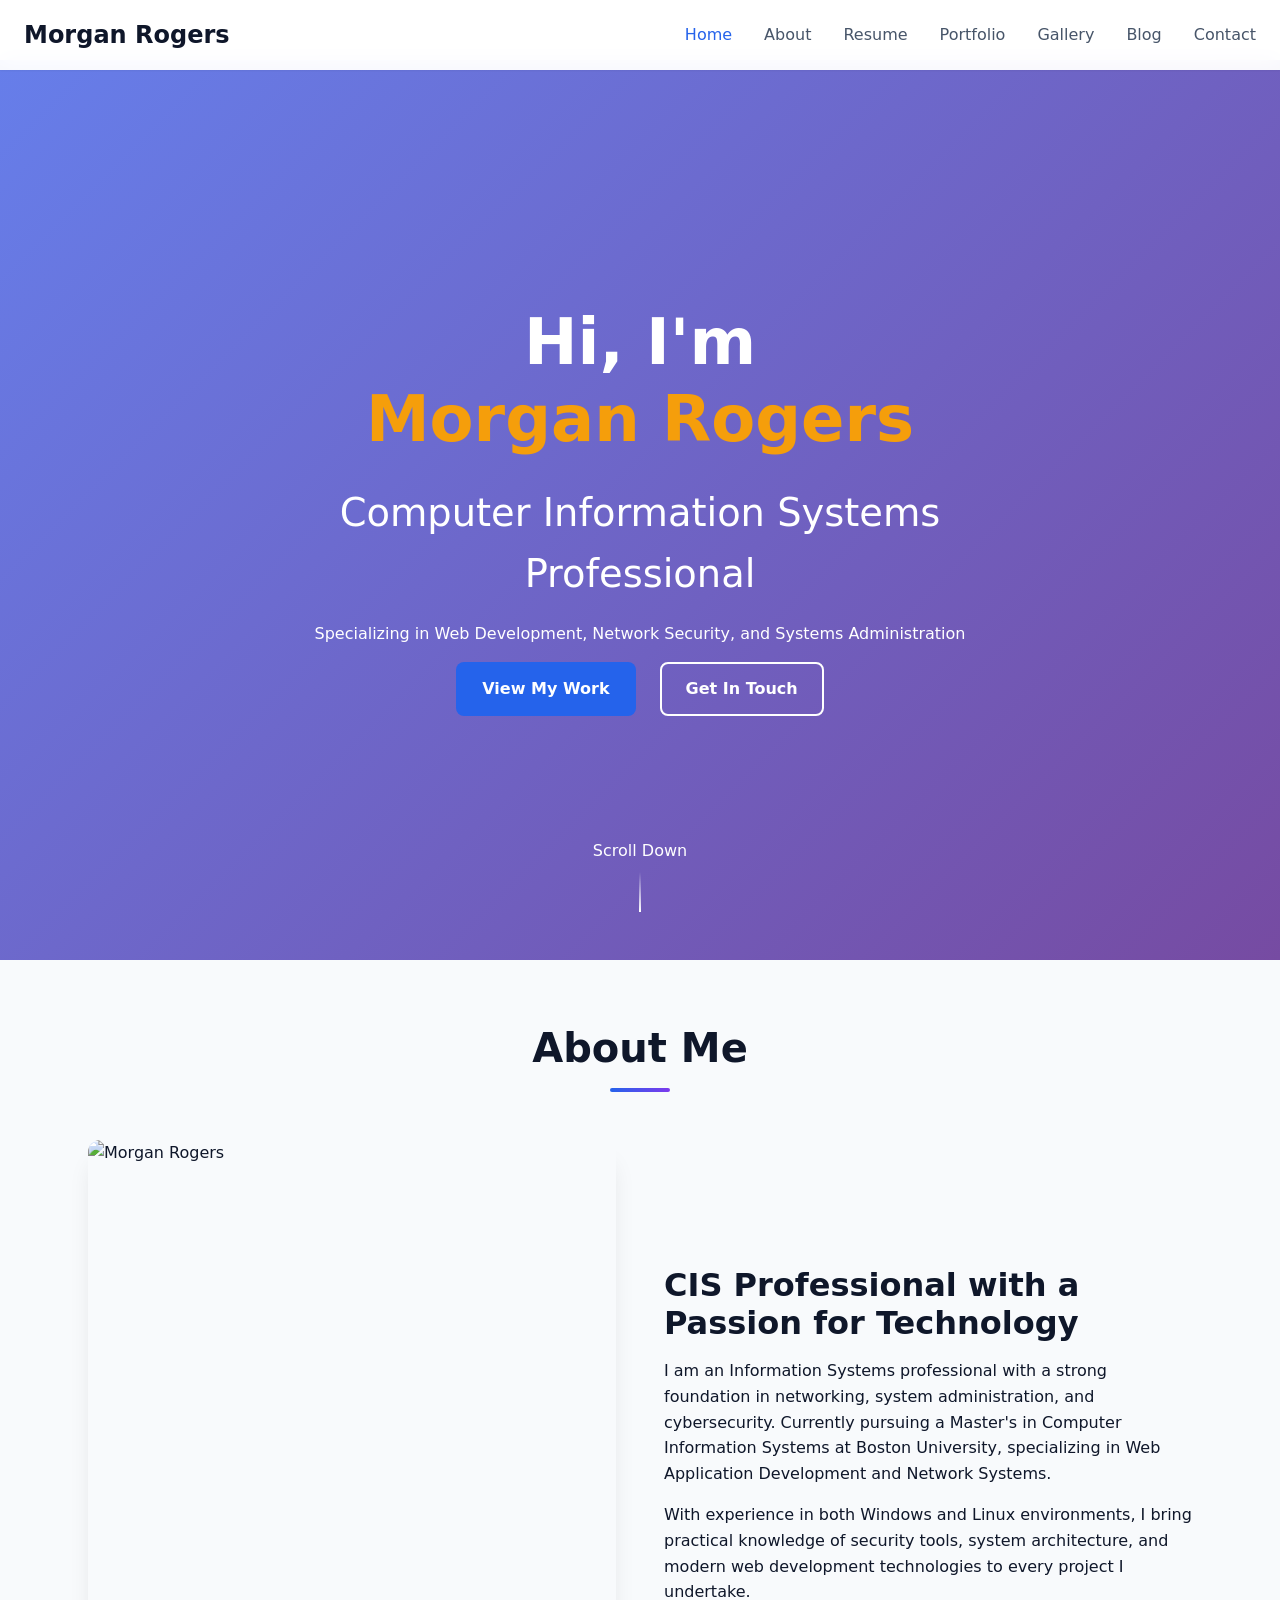
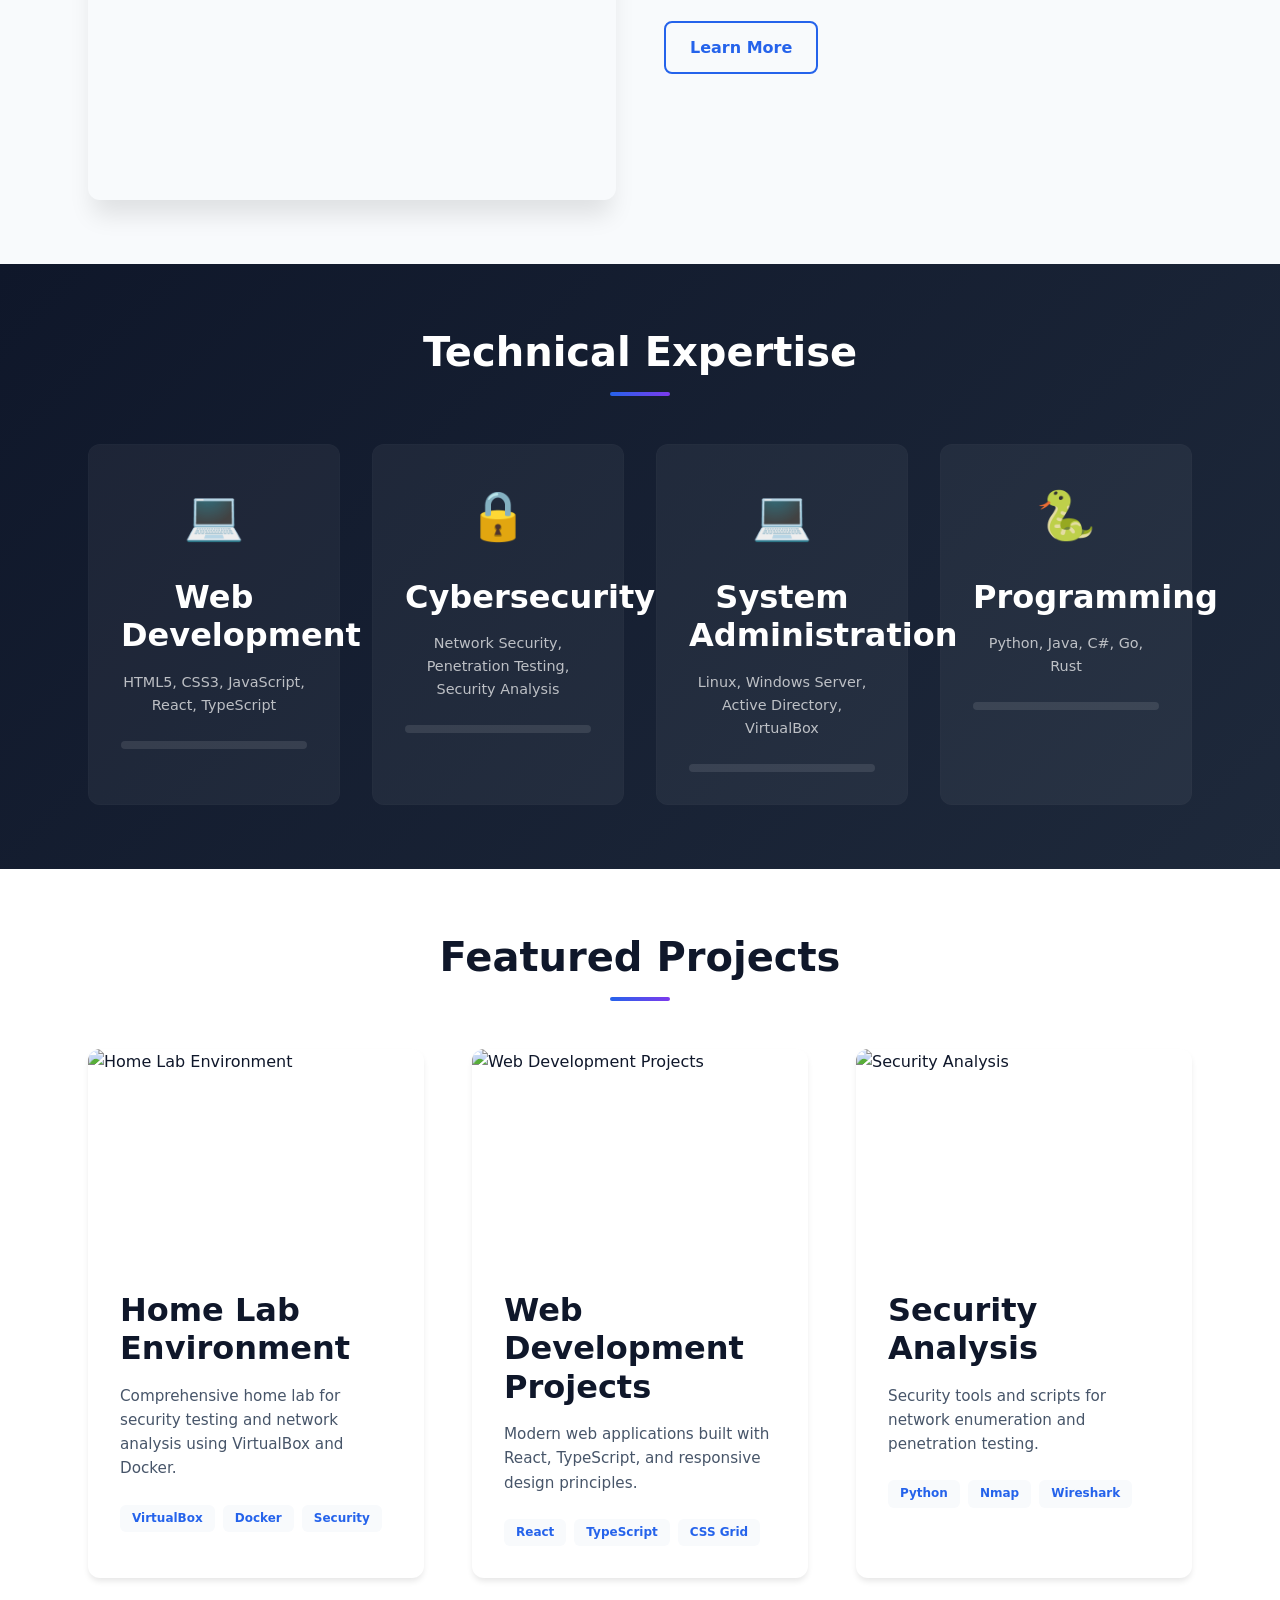
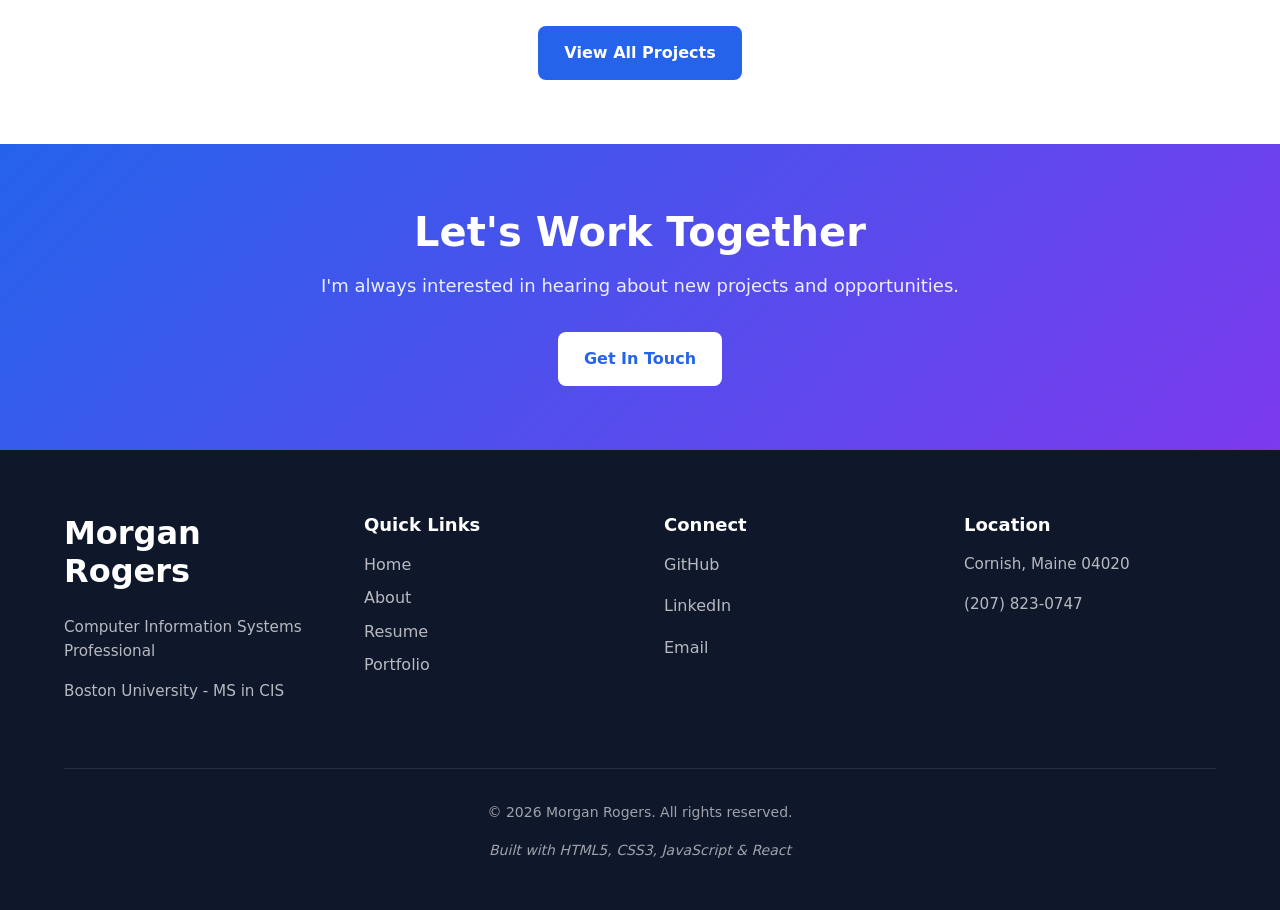
==== index.html @ 22960b43 "Add blog post: Continuing the Journey" ====
<!DOCTYPE html>
<html lang="en">
<head>
    <meta charset="UTF-8">
    <meta name="viewport" content="width=device-width, initial-scale=1.0">
    <meta name="description" content="Morgan Rogers - Computer Information Systems Professional specializing in Web Development, Network Security, and System Administration">
    <meta name="keywords" content="Morgan Rogers, Web Developer, CIS Professional, Portfolio">
    <meta name="author" content="Morgan Rogers">
    <title>Morgan Rogers | CIS Professional & Web Developer</title>
    <link rel="stylesheet" href="styles.css">
</head>
<body>
    <!-- Navigation -->
     <nav class="navbar" id="navbar">
        <div class="nav-container">
            <div class="logo">
                <a href="index.html">Morgan Rogers</a>
            </div>
            <button class="nav-toggle" id="navToggle" aria-label="Toggle navigation">
                <span></span>
                <span></span>
                <span></span>                
            </button>
            <ul class="nav-menu" id="navMenu">
                <li><a href="index.html" class="active">Home</a></li>
                <li><a href="about.html">About</a></li>
                <li><a href="resume.html">Resume</a></li>
                <li><a href="portfolio.html">Portfolio</a></li>
                <li><a href="gallery.html">Gallery</a></li>
                <li><a href="blog.html">Blog</a></li>
                <li><a href="contact.html">Contact</a></li>
            </ul>
        </div>
     </nav>

    <!-- Hero Section -->
    <header class="hero">
        <div class="hero-content">
            <h1 class="hero-title">Hi, I'm <span class="highlight">Morgan Rogers</span></h1>
            <p class="hero-subtitle">Computer Information Systems Professional</p>
            <p class="hero-description">Specializing in Web Development, Network Security, and Systems Administration</p>
            <div class="hero-buttons">
                <a href="portfolio.html" class="btn btn-primary">View My Work</a>
                <a href="contact.html" class="btn btn-secondary">Get In Touch</a>
            </div>
        </div>
        <div class="hero-scroll">
            <span>Scroll Down</span>
            <div class="scroll-indicator"></div>
        </div>
    </header>

    <!-- About Preview Section-->
    <section class="about-preview" id="about">
        <div class="container">
            <div class="section-header">
                <h2>About Me</h2>
                <div class="section-divider"></div>
            </div>
            <div class="about-grid">
                <div class="about-image">
                    <img src="images/Profile.jpg" alt="Morgan Rogers" loading="lazy">
                </div>
                <div class="about-content">
                    <h3>CIS Professional with a Passion for Technology</h3>
                    <p>
                        I am an Information Systems professional with a strong foundation in networking,
                        system administration, and cybersecurity. Currently pursuing a Master's in Computer
                        Information Systems at Boston University, specializing in Web Application Development
                        and Network Systems.
                    </p>
                    <p>
                        With experience in both Windows and Linux environments, I bring practical knowledge
                        of security tools, system architecture, and modern web development technologies to
                        every project I undertake.
                    </p>
                    <a href="about.html" class="btn btn-outline">Learn More</a>
                </div>
            </div>
        </div>
    </section>

    <!-- Section -->
    <section class="skills-section">
        <div class="container">
            <div class="section-header">
                <h2>Technical Expertise</h2>
                <div class="section-divider"></div>
            </div>
            <div class="skills-grid">
                <div class="skill-card">
                    <div class="skill-icon">💻</div>
                    <h3>Web Development</h3>
                    <p>HTML5, CSS3, JavaScript, React, TypeScript</p>
                    <div class="skill-bar">
                        <div class="skill-progress" data-progress="75"></div>
                    </div>
                </div>
                <div class="skill-card">
                    <div class="skill-icon">🔒</div>
                    <h3>Cybersecurity</h3>
                    <p>Network Security, Penetration Testing, Security Analysis</p>
                    <div class="skill-bar">
                        <div class="skill-progress" data-progress="70"></div>
                    </div>
                </div>
                <div class="skill-card">
                    <div class="skill-icon">💻</div>
                    <h3>System Administration</h3>
                    <p>Linux, Windows Server, Active Directory, VirtualBox</p>
                    <div class="skill-bar">
                        <div class="skill-progress" data-progress="80"></div>
                    </div>
                </div>
                <div class="skill-card">
                    <div class="skill-icon">🐍</div>
                    <h3>Programming</h3>
                    <p>Python, Java, C#, Go, Rust</p>
                    <div class="skill-bar">
                        <div class="skill-progress" data-progress="75"></div>
                    </div>
                </div>
            </div>
        </div>
    </section>

    <!-- Projects Preview Section-->
    <section class="projects-preview">
        <div class="container">
            <div class="section-header">
                <h2>Featured Projects</h2>
                <div class="section-divider"></div>
            </div>
            <div class="projects-grid">
                <article class="project-card">
                    <div class="project-image">
                        <img src="images/home-lab.jpg" alt="Home Lab Environment" loading="lazy">
                    </div>
                    <div class="project-content">
                        <h3>Home Lab Environment</h3>
                        <p>Comprehensive home lab for security testing and network analysis using VirtualBox and Docker.</p>
                        <div class="project-tags">
                            <span class="tag">VirtualBox</span>
                            <span class="tag">Docker</span>
                            <span class="tag">Security</span>
                        </div>
                    </div>
                </article>
                <article class="project-card">
                    <div class="project-image">
                        <img src="images/web-dev.jpg" alt="Web Development Projects" loading="lazy">
                    </div>
                    <div class="project-content">
                        <h3>Web Development Projects</h3>
                        <p>Modern web applications built with React, TypeScript, and responsive design principles.</p>
                        <div class="project-tags">
                            <span class="tag">React</span>
                            <span class="tag">TypeScript</span>
                            <span class="tag">CSS Grid</span>
                        </div>
                    </div>
                </article>
                <article class="project-card">
                    <div class="project-image">
                        <img src="images/sec-an.jpg" alt="Security Analysis" loading="lazy">
                    </div>
                    <div class="project-content">
                        <h3>Security Analysis</h3>
                        <p>Security tools and scripts for network enumeration and penetration testing.</p>
                        <div class="project-tags">
                            <span class="tag">Python</span>
                            <span class="tag">Nmap</span>
                            <span class="tag">Wireshark</span>
                        </div>
                    </div>
                </article>
            </div>
            <div class="text-center">
                <a href="portfolio.html" class="btn btn-primary">View All Projects</a>
            </div>
        </div>
    </section>

    <!-- Contact CTA Section -->
    <section class="cta-section">
        <div class="container">
            <h2>Let's Work Together</h2>
            <p>I'm always interested in hearing about new projects and opportunities.</p>
            <a href="contact.html" class="btn btn-light">Get In Touch</a>
        </div>
    </section>

    <!-- Footer -->
    <footer class="footer">
        <div class="container">
            <div class="footer-content">
                <div class="footer-section">
                    <h3>Morgan Rogers</h3>
                    <p>Computer Information Systems Professional</p>
                    <p>Boston University - MS in CIS</p>
                </div>
                <div class="footer-section">
                    <h4>Quick Links</h4>
                    <ul>
                        <li><a href="index.html">Home</a></li>
                        <li><a href="about.html">About</a></li>
                        <li><a href="resume.html">Resume</a></li>
                        <li><a href="portfolio.html">Portfolio</a></li>
                    </ul>
                </div>
                <div class="footer-section">
                    <h4>Connect</h4>
                    <ul class="social-links">
                        <li><a href="https://github.com/PromptNebula05" target="_blank" rel="noopener">GitHub</a></li>
                        <li><a href="https://www.linkedin.com/in/morgan-rogers-0042972b9/" target ="_blank" rel="noopener">LinkedIn</a></li>
                        <li><a href="mailto:morogers@bu.edu">Email</a></li>
                    </ul>
                </div>
                <div class="footer-section">
                    <h4>Location</h4>
                    <p>Cornish, Maine 04020</p>
                    <p>(207) 823-0747</p>
                </div>
            </div>
            <div class="footer-bottom">
                <p>&copy; 2026 Morgan Rogers. All rights reserved.</p>
                <p class="footer-note">Built with HTML5, CSS3, JavaScript & React</p>
            </div>
        </div>
    </footer>

    <script src="script.js"></script>
</body>
</html>
---- styles.css ----
/* =========================================
   PORTFOLIO PROJECT - COMPREHENSIVE CSS
   Modern, Responsive Design with CSS3
   ========================================= */

/* =====================
   CSS VARIABLES
   ===================== */
:root {
    /* Color Palette */
    --primary-color: #2563eb;
    --primary-dark: #1e40af;
    --primary-light: #60a5fa;
    --secondary-color: #7c3aed;
    --accent-color: #f59e0b;

    --dark-bg: #0f172a;
    --dark-surface: #1e293b;
    --dark-border: #334155;

    --light-bg: #ffffff;
    --light-surface: #f8fafc;
    --light-border: #e2e8f0;

    --text-primary: #0f172a;
    --text-secondary: #475569;
    --text-light: #94a3b8;
    --text-on-dark: #f1f5f9;

    --success: #10b981;
    --error: #ef4444;
    --warning: #f59e0b;

    /* Typography */
    --font-primary: 'Segoe UI', system-ui, -apple-system, sans-serif;
    --font-mono: 'Consolas', 'Monaco', 'Courier New', monospace;

    /* Spacing */
    --spacing-xs: 0.5rem;
    --spacing-sm: 1rem;
    --spacing-md: 1.5rem;
    --spacing-lg: 2rem;
    --spacing-xl: 3rem;
    --spacing-2xl: 4rem;

    /* Borders & Radius */
    --radius-sm: 0.375rem;
    --radius-md: 0.5rem;
    --radius-lg: 0.75rem;
    --radius-xl: 1rem;

    /* Shadows */
    --shadow-sm: 0 1px 2px 0 rgba(0, 0, 0, 0.05);
    --shadow-md: 0 4px 6px -1px rgba(0, 0, 0, 0.1);
    --shadow-lg: 0 10px 15px -3px rgba(0, 0, 0, 0.1);
    --shadow-xl: 0 20px 25px -5px rgba(0, 0, 0, 0.1);

    /* Transitions */
    --transition-fast: 150ms ease;
    --transition-base: 300ms ease;
    --transition-slow: 500ms ease;

    /* Breakpoints */
    --mobile: 640px;
    --tablet: 768px;
    --desktop: 1024px;
    --wide: 1280px;
}

/* =====================
    RESET & BASE STYLES
   ===================== */
*,
*::before,
*::after {
    box-sizing: border-box;
    margin: 0;
    padding: 0;
}

html {
    scroll-behavior: smooth;
    font-size: 16px;
}

body {
    font-family: var(--font-primary);
    color: var(--text-primary);
    background-color: var(--light-bg);
    line-height: 1.6;
    overflow-x: hidden;
}

/* =====================
    TYPOGRAPHY
   ===================== */
h1, h2, h3, h4, h5, h6 {
    font-weight: 700;
    line-height: 1.2;
    margin-bottom: var(--spacing-sm);
}

h1 { font-size: clamp(2rem, 5vw, 3.5rem); }
h2 { font-size: clamp(1.75rem, 4vw, 2.5rem); }
h3 { font-size: clamp(1.5rem, 3vw, 2rem); }
h4 { font-size: clamp(1.25rem, 2.5vw, 1.5rem); }
h5 { font-size: 1.125rem; }
h6 { font-size: 1rem; }

p {
    margin-bottom: var(--spacing-sm);
}

a {
    color: var(--primary-color);
    text-decoration: none;
    transition: color var(--transition-fast);
}

a:hover {
    color: var(--primary-dark);
}

img {
    max-width: 100%;
    height: auto;
    display: block;
}

/* =====================
    LAYOUT UTILITIES
   ===================== */
.container {
    width: 100%;
    max-width: 1200px;
    margin: 0 auto;
    padding: 0 var(--spacing-md);
}

.text-center {
    text-align: center;
}

.lead {
    font-size: 1.25rem;
    font-weight: 300;
    line-height: 1.8;
}

/* =====================
    BUTTON STYLES
   ===================== */
.navbar {
    position: fixed;
    top: 0;
    left: 0;
    right: 0;
    background-color: rgba(255, 255, 255, 0.95);
    backdrop-filter: blur(10px);
    box-shadow: var(--shadow-sm);
    z-index: 1000;
    transition: all var(--transition-base);
}

.nav-container {
    display: flex;
    justify-content: space-between;
    align-items: center;
    padding: var(--spacing-sm) var(--spacing-md);
    max-width: 1400px;
    margin: 0 auto;
}

.logo a {
    font-size: 1.5rem;
    font-weight: 700;
    color: var(--text-primary);
    transition: color var(--transition-fast);
}

.logo a:hover {
    color: var(--primary-color);
}

.nav-menu {
    display: flex;
    list-style-type: none;
    gap: var(--spacing-lg);
    align-items: center;
}

.nav-menu a {
    color: var(--text-secondary);
    font-weight: 500;
    padding: var(--spacing-xs) 0;
    position: relative;
    transition: color var(--transition-fast);
}

.nav-menua::after {
    content: '';
    position: absolute;
    bottom: 0;
    left: 0;
    width: 0;
    height: 2px;
    background-color: var(--primary-color);
    transition: width var(--transition-base);
}

.nav-menu a:hover,
.nav-menu a.active {
    color: var(--primary-color);
}

.nav-menu a:hover::after,
.nav-menu a.active::after {
    width: 100%;
}

.nav-toggle {
    display: none;
    flex-direction: column;
    gap: 4px;
    background: none;
    border: none;
    cursor: pointer;
    padding: var(--spacing-xs);
}

.nav-toggle span {
    width: 25px;
    height: 3px;
    background-color: var(--text-primary);
    transition: all var(--transition-base);
}

/* =====================
    HERO SECTION
   ===================== */
.hero {
    min-height: 100vh;
    display: flex;
    flex-direction: column;
    justify-content: center;
    align-items: center;
    text-align: center;
    padding: var(--spacing-2xl) var(--spacing-md);
    background: linear-gradient(135deg, #667eea 0%, #764ba2 100%);
    color: #fff;
    position: relative;
    margin-top: 60px;
}

.hero-content {
    max-width: 800px;
    animation: fadeInUp 1s ease;
}

.hero-title {
    font-size: clamp(2.5rem, 6vw, 4rem);
    margin-bottom: var(--spacing-md);
}

.hero-title .highlight {
    color: var(--accent-color);
    position: relative;
    display: inline-block;
}

.hero-subtitle {
    font-size: clamp(1.25rem, 3vw, 175rem);
    font-weight: 300;
    margin-bottom: var(--spacing-sm);
}

.her-description {
    font-size: clamp(1rem, 2vw, 1.25rem);
    margin-bottom: var(--spacing-xl);
    opacity: 0.9;
}

.hero-buttons {
    display: flex;
    gap: var(--spacing-md);
    justify-content: center;
    flex-wrap: wrap;
}

.hero-scroll {
    position: absolute;
    bottom: var(--spacing-xl);
    display: flex;
    flex-direction: column;
    align-items: center;
    gap: var(--spacing-xs);
    animation: bounce 2s infinite;
    color: #fff;
    cursor: pointer;
}

.scroll-indicator {
    width: 2px;
    height: 40px;
    background: linear-gradient(to bottom, transparent, #fff);
}

/* =====================
    BUTTONS
   ===================== */
.btn {
    display: inline-block;
    padding: 0.75rem 1.5rem;
    font-size: 1rem;
    font-weight: 600;
    border-radius: var(--radius-md);
    cursor: pointer;
    transition: all var(--transition-base);
    border: 2px solid transparent;
    text-align: center;
}

.btn-primary {
    background-color: var(--primary-color);
    color: #fff;
}

.btn-primary:hover {
    background-color: var(--primary-dark);
    transform: translateY(-2px);
    box-shadow: var(--shadow-lg);
}

.btn-secondary {
    background-color: transparent;
    color: #fff;
    border-color: #fff;
}

.btn-secondary:hover {
    background-color: #fff;
    color: var(--primary-color);
}

.btn-outline {
    background-color: transparent;
    color: var(--primary-color);
    border-color: var(--primary-color);
}

.btn-outline:hover {
    background-color: var(--primary-color);
    color: #fff;
}

.btn-light {
    background-color: #fff;
    color: var(--primary-color);
}

.btn-light:hover {
    background-color: var(--light-surface);
    transform: translateY(-2px);
    box-shadow: var(--shadow-lg);
}

.btn-outline-light {
    background-color: transparent;
    color: #fff;
    border-color: #fff;
}

.btn-outline-light:hover {
    background-color: #fff;
    color: var(--primary-color);
}

.btn-large {
    padding: 1rem 2rem;
    font-size: 1.125rem;
}

/* =====================
    SECTIONS
   ===================== */
section {
    padding: var(--spacing-2xl);
}

.section-header {
    text-align: center;
    margin-bottom: var(--spacing-xl);
}

.section-divider {
    width: 60px;
    height: 4px;
    background: linear-gradient(to right, var(--primary-color), var(--secondary-color));
    margin: var(--spacing-sm) auto;
    border-radius: var(--radius-sm);
}

/* Page Header */
.page-header {
    background: linear-gradient(135deg, var(--primary-color) 0%, var(--secondary-color) 100%);
    color: #fff;
    text-align: center;
    padding: calc(80px + var(--spacing-xl)) var(--spacing-md) var(--spacing-xl);
    margin-bottom: var(--spacing-xl);
}

.page-header h1 {
    margin-bottom: var(--spacing-sm);
}

.page-header p {
    font-size: 1.25rem;
    opacity: 0.9;
    margin-bottom: var(--spacing-md);
}

/* =====================
    ABOUT SECTION
   ===================== */
.about-preview,
.biography-section {
    background-color: var(--light-surface);
}

.about-grid,
.bio-grid {
    display: grid;
    grid-template-columns: repeat(auto-fit, minmax(300px, 1fr));
    gap: var(--spacing-xl);
    align-items: center;
}

.about-image,
.bio-image {
    position: relative;
}

.about-image img,
.bio-image img {
    border-radius: var(--radius-lg);
    box-shadow: var(--shadow-xl);
    width: 100%;
    object-fit: cover;
    aspect-ratio: 4/5;
}

.bio-stats {
    display: grid;
    grid-template-columns: repeat(3, 1fr);
    gap: var(--spacing-md);
    margin-top: var(--spacing-lg);
}

.stat {
    background-color: #fff;
    padding: var(--spacing-md);
    border-radius: var(--radius-md);
    text-align: center;
    box-shadow: var(--shadow-md);
}

.stat h3 {
    color: var(--primary-color);
    font-size: 2rem;
    margin-bottom: var(--spacing-xs);
}

.stat p {
    color: var(--text-secondary);
    font-size: 0.875rem;
    margin: 0;
}

/* =====================
    SKILLS SECTION
   ===================== */
.skills-section {
    background: linear-gradient(135deg, var(--dark-bg) 0%, var(--dark-surface) 100%);
    color: #fff;
}

.skills-grid {
    display: grid;
    grid-template-columns: repeat(auto-fit, minmax(250px, 1fr));
    gap: var(--spacing-lg);
}

.skill-card {
    background-color: rgba(255, 255, 255, 0.05);
    padding: var(--spacing-lg);
    border-radius: var(--radius-lg);
    text-align: center;
    transition: transform var(--transition-base), box-shadow var(--transition-base);
    border: 1px solid rgba(255, 255, 255, 0.01);
}

.skill-card:hover {
    transform: translateY(-8px);
    box-shadow: 0 12px 24px rgba(0, 0, 0, 0.3);
}

.skill-icon {
    font-size: 3rem;
    margin-bottom: var(--spacing-md);
}

.skill-card h3 {
    color: #fff;
    margin-bottom: var(--spacing-sm);
}

.skill-card p {
    color: rgba(255, 255, 255, 0.7);
    font-size: 0.9rem;
    margin-bottom: var(--spacing-md);
}

.skill-bar {
    width: 100%;
    height: 8px;
    background-color: rgba(255, 255, 255, 0.1);
    border-radius: var(--radius-sm);
    overflow: hidden;
}

.skill-progress {
    height: 100%;
    background: linear-gradient(to right, var(--primary-light), var(--secondary-color));
    border-radius: var(--radius-sm);
    transition: width 1s ease;
    width: 0;
}

/* =====================
    INTERESTS SECTION
   ===================== */
.interests-section {
    background-color: #fff;
}

.interests-grid {
    display: grid;
    grid-template-columns: repeat(auto-fit, minmax(280px, 1fr));
    gap: var(--spacing-lg);
}

.interest-card {
    background-color: var(--light-surface);
    padding: var(--spacing-lg);
    border-radius: var(--radius-lg);
    transition: transform var(--transition-base), box-shadow var(--transition-base);
}

.interest-card:hover {
    transform: translateY(-5px);
    box-shadow: var(--shadow-lg);
}

.interest-icon {
    font-size: 2.5rem;
    margin-bottom: var(--spacing-md);
}

.interest-card h3 {
    color: var(--primary-color);
    margin-bottom: var(--spacing-sm);
}

.interest-card p{
    color: var(--text-secondary);
    font-size: 0.95rem;
}

/* =====================
    TIMELINE
   ===================== */
.education-timeline {
    background-color: var(--light-surface);
}

.timeline {
    position: relative;
    max-width: 900px;
    margin: 0 auto;
    padding-left: var(--spacing-lg);
}

.timeline::before {
    content: '';
    position: absolute;
    left: 0;
    top: 0;
    bottom: 0;
    width: 3px;
    background: linear-gradient(to bottom, var(--primary-color), var(--secondary-color));
}

.timeline-item {
    position: relative;
    margin-bottom: var(--spacing-xl);
    padding: var(--spacing-xl);
}

.timeline-item::before {
    content: '';
    position: absolute;
    left: -10px;
    top: 0;
    width: 20px;
    height: 20px;
    background-color: var(--primary-color);
    border-radius: 50%;
    border: 4px solid #fff;
    box-shadow: var(--shadow-md);
}

.timeline-date {
    display: inline-block;
    background-color: var(--primary-color);
    color: #fff;
    padding: var(--spacing-xs) var(--spacing-sm);
    border-radius: var(--radius-sm);
    font-weight: 600;
    font-size: 0.875rem;
    margin-bottom: var(--spacing-sm);
}

.timeline-content {
    background-color: #fff;
    padding: var(--spacing-lg);
    border-radius: var(--radius-md);
    box-shadow: var(--shadow-md);
}

.timeline-content h3 {
    color: var(--text-primary);
    margin-bottom: var(--spacing-xs);
}

.timeline-content h4 {
    color: var(--primary-color);
    font-weight: 600;
    margin-bottom: var(--spacing-sm);
}

.timeline-content .institution {
    color: var(--text-secondary);
    font-weight: 500;
    margin-bottom: var(--spacing-sm);
}

.coursework {
    background-color: var(--light-surface);
    padding: var(--spacing-md);
    border-radius: var(--radius-sm);
    margin-top: var(--spacing-md);
}

/* =====================
    VALUES SECTION
   ===================== */
.values-section {
    background: linear-gradient(135deg, var(--primary-color) 0%, var(--secondary-color) 100%);
    color: #fff;
}

.values-grid {
    display: grid;
    grid-template-columns: repeat(auto-fit, minmax(250px, 1fr));
    gap: var(--spacing-lg);
}

.value-card {
    background-color: rgba(255, 255, 255, 0.1);
    padding: var(--spacing-lg);
    border-radius: var(--radius-lg);
    text-align: center;
    backdrop-filter: blur(10px);
    border: 1px solid rgba(255, 255, 255, 0.2);
}

.value-card h3 {
    color: #fff;
    font-size: 1.25rem;
    margin-bottom: var(--spacing-sm);
}

.value-card p {
    color: rgba(255, 255, 255, 0.9);
    margin: 0;
}

/* =====================
    PROJECTS SECTION
   ===================== */
.projects-preview {
    background-color: #fff;
}

.projects-grid {
    display: grid;
    grid-template-columns: repeat(auto-fit, minmax(320px, 1fr));
    gap: var(--spacing-xl);
    margin-bottom: var(--spacing-xl);
}

.project-card {
    background-color: #fff;
    border-radius: var(--radius-lg);
    overflow: hidden;
    box-shadow: var(--shadow-md);
    transition: transform var(--transition-base), box-shadow var(--transition-base);
}

.project-card:hover {
    transform: translateY(-8px);
    box-shadow: var(--shadow-xl);
}

.project-image {
    position: relative;
    overflow: hidden;
    aspect-ratio: 16/10;
}

.project-image img {
    width: 100%;
    height: 100%;
    object-fit: cover;
    transition: transform var(--transition-slow);
}

.project-card:hover .project-image img {
    transform: scale(1.1);
}

.project-content {
    padding: var(--spacing-lg);
}

.project-content h3 {
    color: var(--text-primary);
    margin-bottom: var(--spacing-sm);
}

.project-content p {
    color: var(--text-secondary);
    font-size: 0.95rem;
    margin-bottom: var(--spacing-md);
}

.project-tags {
    display: flex;
    flex-wrap: wrap;
    gap: var(--spacing-xs);
}

.tag,
.tech-tag {
    display: inline-block;
    padding: 0.25rem 0.75rem;
    background-color: var(--light-surface);
    color: var(--primary-color);
    font-size: 0.75rem;
    font-weight: 600;
    border-radius: var(--radius-sm);
}

/* =====================
    RESUME SECTION
   ===================== */
.resume-section {
    background-color: var(--light-surface);
}

.resume-container {
    max-width: 900px;
    margin: 0 auto;
    background-color: #fff;
    padding: var(--spacing-2xl);
    border-radius: var(--radius-lg);
    box-shadow: var(--shadow-xl);
}

.resume-header {
    text-align: center;
    padding: var(--spacing-xl);
    border-bottom: 2px solid var(--light-border);
    margin-bottom: var(--spacing-xl);
}

.resume-header h2 {
    color: var(--primary-color);
    margin-bottom: var(--spacing-xs);
}

.resume-title {
    font-size: 1.25rem;
    color: var(--text-secondary);
    margin-bottom: var(--spacing-lg);
}

.contact-info {
    display: flex;
    flex-wrap: wrap;
    justify-content: center;
    gap: var(--spacing-md);
}

.contact-item {
    display: flex;
    align-items: center;
    gap: var(--spacing-xs);
    font-size: 0.9rem;
}

.contact-item .icon {
    font-size: 1.2rem;
}

.resume-block {
    margin-bottom: var(--spacing-xl);
    padding-bottom: var(--spacing-lg);
    border-bottom: 1px solid var(--light-border);
}

.resume-block:last-child {
    border-bottom: none;
}

.section-title {
    color: var(--primary-color);
    font-size: 1.5rem;
    margin-bottom: var(--spacing-lg);
    padding-bottom: var(--spacing-sm);
    border-bottom: 2px solid var(--primary-color);
}

.resume-item {
    margin-bottom: var(--spacing-lg);
}

.item-header {
    display: flex;
    justify-content: space-between;
    align-items: flex-start;
    margin-bottom: var(--spacing-xs);
}

.item-header h4 {
    color: var(--text-primary);
    margin: 0;
}

.date {
    color: var(--text-light);
    font-size: 0.9rem;
    font-weight: 500;
}

.institution {
    color: var(--text-secondary);
    font-weight: 500;
    font-size: 0.95rem;
}

.responsibilities {
    list-style-position: inside;
    padding-left: var(--spacing-md);
}

.responsibilities li {
    color: var(--text-secondary);
    margin-bottom: var(--spacing-sm);
    padding-left: var(--spacing-xs);
}

.skills-category {
    margin-bottom: var(--spacing-lg);
}

.skills-category h4 {
    color: var(--text-primary);
    margin-bottom: var(--spacing-sm);
}

.skill-tags {
    display: flex;
    flex-wrap: wrap;
    gap: var(--spacing-xs);
}

.skill-tag {
    background-color: var(--light-surface);
    color: var(--primary-color);
    padding: 0.5rem 1rem;
    border-radius: var(--radius-sm);
    font-size: 0.875rem;
    font-weight: 500;
}

/* =====================
    PORTFOLIO PAGE
   ===================== */
.portfolio-filter {
    background-color: var(--light-surface);
    padding: var(--spacing-lg);
}

.filter-buttons {
    display: flex;
    justify-content: center;
    gap: var(--spacing-sm);
    flex-wrap: wrap;
}

.filter-btn {
    padding: 0.75rem 1.5rem;
    background-color: #fff;
    color: var(--text-secondary);
    border: 2px solid var(--light-border);
    border-radius: var(--radius-md);
    font-weight: 600;
    cursor: pointer;
    transition: all var(--transition-base);
}

.filter-btn:hover,
.filter-btn.active {
    background-color: var(--primary-color);
    color: #fff;
    border-color: var(--primary-color);
}

.portfolio-grid-section {
    background-color: #fff;
}

.portfolio-grid {
    display: grid;
    grid-template-columns: repeat(auto-fit, minmax(350px, 1fr));
    gap: var(--spacing-xl);
}

.portfolio-item {
    opacity: 1;
    transition: opacity var(--transition-base);
}

.portfolio-item.hidden {
    display: none;
}

.portfolio-image {
    position: relative;
    overflow: hidden;
    border-radius: var(--radius-lg);
    aspect-ratio: 16/11;
}

.portfolio-image img {
    width: 100%;
    height: 100%;
    object-fit: cover;
    transition: transform var(--transition-slow);
}

.portfolio-overlay {
    position: absolute;
    inset: 0;
    background: linear-gradient(to top, rgba(0,0,0,0.8), transparent);
    display: flex;
    align-items: flex-end;
    padding: var(--spacing-lg);
    opacity: 0;
    transition: opacity var(--transition-base);
}

.portfolio-item:hover .portfolio-overlay {
    opacity: 1;
}

.portfolio-item:hover .portfolio-image img {
    transform: scale(1.1);
}

.portfolio-info {
    color: #fff;
}

.portfolio-info h3 {
    color: #fff;
    margin-bottom: var(--spacing-xs);
}

.portfolio-info p {
    margin-bottom: var(--spacing-sm);
    font-size: 0.9rem;
}

.overlay-tags {
    display: flex;
    gap: var(--spacing-xs);
    flex-wrap: wrap;
}

.overlay-tags span {
    background-color: rgba(255, 255, 255, 0.2);
    color: #fff;
    padding: 0.25rem 0.5rem;
    border-radius: var(--radius-sm);
    font-size: 0.75rem;
}

.portfolio-content {
    padding: var(--spacing-lg) 0;
}

.portfolio-content h3 {
    color: var(--text-primary);
    margin-bottom: var(--spacing-sm);
}

.portfolio-content p {
    color: var(--text-secondary);
    margin-bottom: var(--spacing-md);
}

.tech-stack {
    display: flex;
    flex-wrap: wrap;
    gap: var(--spacing-xs);
    margin-bottom: var(--spacing-md);
}

.project-links {
    display: flex;
    gap: var(--spacing-md);
}

.project-link {
    color: var(--primary-color);
    font-weight: 600;
    display: flex;
    align-items: center;
    gap: var(--spacing-xs);
    transition: gap var(--transition-base);
}

.project-link:hover {
    gap: var(--spacing-sm);
}

.skill-mastery {
    background-color: var(--light-surface);
}

.mastery-grid {
    display: grid;
    grid-template-columns: repeat(auto-fit,minmax(200px, 1fr));
    gap: var(--spacing-lg);
}

.mastery-card {
    background-color: #fff;
    padding: var(--spacing-lg);
    border-radius: var(--radius-md);
    border-left: 4px solid var(--success);
    box-shadow: var(--shadow-sm);
}

.mastery-card h3 {
    color: var(--success);
    margin-bottom: var(--spacing-sm);
    font-size: 1.125rem;
}

.mastery-card p {
    color: var(--text-secondary);
    font-size: 0.875rem;
    margin: 0;
}

/* =====================
    CONTACT PAGE
   ===================== */
.contact-section {
    background-color: var(--light-surface);
}

.contact-wrapper {
    display: grid;
    grid-template-columns: repeat(auto-fit, minmax(320px, 1fr));
    gap: var(--spacing-xl);
    max-width: 1200px;
    margin: 0 auto;
}

.contact-info-panel,
.contact-form-panel {
    background-color: #fff;
    padding: var(--spacing-xl);
    border-radius: var(--radius-lg);
    box-shadow: var(--shadow-lg);
}

.contact-info-panel h2,
.contact-form-panel h2 {
    color: var(--primary-color);
    margin-bottom: var(--spacing-lg);
}

.contact-description {
    color: var(--text-secondary);
    margin-bottom: var(--spacing-xl);
}

.contact-details {
    margin-bottom: var(--spacing-xl);
}

.contact-details .contact-item {
    display: flex;
    gap: var(--spacing-md);
    margin-bottom: var(--spacing-lg);
    align-items: flex-start;
}

.contact-icon {
    font-size: 1.5rem;
    flex-shrink: 0;
}

.contact-text h3 {
    font-size: 1rem;
    margin-bottom: var(--spacing-xs);
    color: var(--text-primary);
}

.contact-text p,
.contact-text a {
    font-size: 0.95rem;
    color: var(--text-secondary);
    margin: 0;
}

.availability {
    background-color: var(--light-surface);
    padding: var(--spacing-lg);
    border-radius: var(--radius-md);
}

.availability h3 {
    color: var(--primary-color);
    margin-bottom: var(--spacing-sm);
}

.availability ul {
    list-style-position: inside;
    color: var(--text-secondary);
}

.availability li {
    margin-bottom: var(--spacing-xs);
}

/* Form Styles */
.contact-form {
    display: flex;
    flex-direction: column;
    gap: var(--spacing-lg);
}

.form-group {
    display: flex;
    flex-direction: column;
}

.form-group label {
    font-weight: 600;
    color: var(--text-primary);
    margin-bottom: var(--spacing-xs);
}

.required {
    color: var(--error);
}

.form-control {
    padding: 0.75rem;
    border: 2px solid var(--light-border);
    border-radius: var(--radius-md);
    font-family: var(--font-primary);
    font-size: 1rem;
    transition: border-color var(--transition-fast);
}

.form-control:focus {
    outline: none;
    border-color: var(--primary-color);
}

.form-control.error {
    border-color: var(--error);
}

textarea.form-control {
    resize: vertical;
    min-height: 120px;
}

.error-message {
    color: var(--error);
    font-size: 0.875rem;
    margin-top: var(--spacing-xs);
    display: none;
}

.error-message.show {
    display: block;
}

.char-count {
    font-size: 0.875rem;
    color: var(--text-light);
    margin-top: var(--spacing-xs);
}

.checkbox-group {
    flex-direction: row;
    align-items: flex-start;
}

.checkbox-label {
    display: flex;
    gap: var(--spacing-sm);
    cursor: pointer;
    font-weight: normal;
}

.checkbox-label input[type="checkbox"] {
    margin-top: 0.25rem;
    cursor: pointer;
}

.form-actions {
    display: flex;
    gap: var(--spacing-md);
    flex-wrap: wrap;
}

.success-message,
.form-error-message {
    padding: var(--spacing-md);
    border-radius: var(--radius-md);
    font-weight: 500;
}

.success-message {
    background-color: rgba(16, 185, 129, 0.1);
    color: var(--success);
    border: 2px solid var(--success);
}

.form-error-message {
    background-color: rgba(239, 68, 68, 0.1);
    color: var(--error);
    border: 2px solid var(--error);
}

/* FAQ Section */
.faq-section {
    background-color: #fff;
}

.faq-grid {
    display: grid;
    grid-template-columns: repeat(auto-fit, minmax(280px,1fr));
    gap: var(--spacing-lg);
}

.faq-item {
    background-color: var(--light-surface);
    padding: var(--spacing-lg);
    border-radius: var(--radius-md);
}

.faq-item h3 {
    color: var(--primary-color);
    font-size: 1.125rem;
    margin-bottom: var(--spacing-sm);
}

.faq-item p {
    color: var(--text-secondary);
    margin: 0;
}

/* =====================
    GALLERY PAGE
   ===================== */
.gallery-controls {
    background-color: var(--light-surface);
    padding: var(--spacing-lg) 0;
}

.gallery-controls .container {
    display: flex;
    justify-content: space-between;
    align-items: center;
    flex-wrap: wrap;
    gap: var(--spacing-md);
}

.gallery-filter {
    display: flex;
    gap: var(--spacing-sm);
    flex-wrap: wrap;
}

.gallery-filter-btn {
    padding: 0.5rem 1rem;
    background-color: #fff;
    color: var(--text-secondary);
    border: 2px solid var(--light-border);
    border-radius: var(--radius-md);
    font-weight: 500;
    cursor: pointer;
    transition: all var(--transition-base);
}

.gallery-filter-btn:hover,
.gallery-filter-btn.active {
    background-color: var(--primary-color);
    color: #fff;
    border-color: var(--primary-color);
}

.gallery-view-toggle {
    display: flex;
    gap: var(--spacing-xs);
}

.view-btn {
    width: 40px;
    height: 40px;
    background-color: #fff;
    border: 2px solid var(--light-border);
    border-radius: var(--radius-sm);
    cursor: pointer;
    display: flex;
    align-items: center;
    justify-content: center;
    font-size: 1.25rem;
    transition: all var(--transition-base);
}

.view-btn:hover,
.view-btn.active {
    background-color: var(--primary-color);
    color: #fff;
    border-color: var(--primary-color);
}

.gallery-section {
    background-color: #fff;
}

.gallery-grid {
    display: grid;
    grid-template-columns: repeat(auto-fit, minmax(300px, 1fr));
    gap: var(--spacing-lg);
}

.gallery-item {
    opacity: 1;
    transition: opacity var(--transition-base);
}

.gallery-item.hidden {
    display: none;
}

.gallery-image {
    position: relative;
    overflow: hidden;
    border-radius: var(--radius-lg);
    aspect-ratio: 4/3;
    cursor: pointer;
}

.gallery-image img {
    width: 100%;
    height: 100%;
    object-fit: cover;
    transition: transform var(--transition-slow);
}

.gallery-item:hover .gallery-image img {
    transform: scale(1.1);
}

.gallery-overlay {
    position: absolute;
    inset: 0;
    background: linear-gradient(to top, rgba(0,0,0,0.9), transparent);
    display: flex;
    align-items: flex-end;
    padding: var(--spacing-lg);
    opacity: 0;
    transition: opacity var(--transition-base);
}

.gallery-item:hover .gallery-overlay {
    opacity: 1;
}

.gallery-info {
    color: #fff;
    width: 100%;
}

.gallery-info h3 {
    color: #fff;
    margin-bottom: var(--spacing-xs);
    font-size: 1.25rem;
}

.gallery-info p {
    margin-bottom: var(--spacing-sm);
    font-size: 0.9rem;
}

.view-full-btn {
    background-color: #fff;
    color: var(--primary-color);
    padding: 0.5rem 1rem;
    border: none;
    border-radius: var(--radius-sm);
    font-weight: 600;
    cursor: pointer;
    transition: all var(--transition-base);
}

.view-full-btn:hover {
    background-color: var(--primary-color);
    color: #fff;
}

.gallery-caption {
    padding: var(--spacing-md) 0;
}

.gallery-caption h4 {
    color: var(--text-primary);
    margin-bottom: var(--spacing-xs);
}

.gallery-caption p {
    color: var(--text-secondary);
    font-size: 0.9rem;
    margin: 0;
}

/* Lightbox */
.lightbox {
    position: fixed;
    inset: 0;
    background-color: rgba(0, 0, 0, 0.95);
    z-index: 2000;
    display: flex;
    align-items: center;
    justify-content: center;
    padding: var(--spacing-lg);
}

.lightbox-content {
    position: relative;
    max-width: 90vw;
    max-height: 90vh;
}

.lightbox-content img {
    max-width: 100%;
    max-height: 90vh;
    object-fit: contain;
}

.lightbox-close,
.lightbox-prev,
.lightbox-next {
    position: absolute;
    background-color: rgba(255, 255, 255, 0.1);
    color: #fff;
    border: 2px solid #fff;
    border-radius: var(--radius-sm);
    font-size: 2rem;
    width: 50px;
    height: 50px;
    display: flex;
    align-items: center;
    justify-content: center;
    cursor: pointer;
    transition: all var(--transition-base);
}

.lightbox-close:hover,
.lightbox-prev:hover,
.lightbox-next:hover {
    background-color: #fff;
    color: var(--primary-color);
}

.lightbox-close {
    top: -60px;
    right: 0;
}

.lightbox-prev {
    left: -70px;
    top: 50%;
    transform: translateY(-50%);
}

.lightbox-next {
    right: -70px;
    top: 50%;
    transform: translateY(-50%);
}

.lightbox-caption {
    text-align: center;
    color: #fff;
    margin-top: var(--spacing-md);
    font-size: 1.125rem;
}

.gallery-stats {
    background: linear-gradient(135deg, var(--primary-color) 0%, var(--secondary-color) 100%);
    color: #fff;
}

.stats-grid {
    display: grid;
    grid-template-columns: repeat(auto-fit, minmax(200px, 1fr));
    gap: var(--spacing-lg);
}

.stat-card {
    text-align: center;
    padding: var(--spacing-lg);
}

.stat-number {
    font-size: 3rem;
    font-weight: 700;
    color: #fff;
    margin-bottom: var(--spacing-xs);
}

.stat-label {
    font-size: 1.125rem;
    color: rgba(255, 255, 255, 0.9);
}

/* =====================
    BLOG STYLES
    ===================== */
/* Blog listing-grid */
.blog-section {
    padding: var(--spacing-2xl) 0;
}

.blog-grid {
    display: grid;
    grid-template-columns: repeat(auto-fill, minmax(340px, 1fr));
    gap: var(--spacing-lg);
}

/* Blog card (listing page) */
.blog-card {
    background: var(--light-bg);
    border: 1px solid var(--light-border);
    border-radius: var(--radius-lg);
    overflow: hidden;
    box-shadow: var(--shadow-sm);
    transition: transform var(--transition-base), box-shadow var(--transition-base)
}

.blog-card:hover {
    transform: translateY(-4px);
    box-shadow: var(--shadow-lg);
}

.blog-card-image img {
    width: 100%;
    height: 200px;
    object-fit: cover;
    display: block;
}

.blog-card-content {
    padding: var(--spacing-md);
}

.blog-card-content h3 {
    margin: var(--spacing-xs) 0;
}

.blog-card-content h3 a {
    color: var(--text-primary);
    text-decoration: none;
    transition: color var(--transition-fast);
}

.blog-card-content h3 a:hover {
    color: var(--primary-color);
}

.blog-date {
    font-size: 0.85rem;
    color: var(--text-light);
}

/* Individual blog post page */
.blog-post-section {
    padding: var(--spacing-2xl);
}

.blog-post {
    min-width: 780px;
    margin: 0 auto;
}

.blog-post-header {
    margin-bottom: var(--spacing-lg);
}

.blog-meta {
    display: flex;
    gap: var(--spacing-sm);
    color: var(--text-light);
    font-size: 0.9rem;
    margin-top: var(--spacing-xs);
}

.blog-post-body {
    line-height: 1.8;
    color: var(--text-secondary);
}

.blog-post-body p {
    margin-top: var(--spacing-md);
}

.blog-post-body img {
    max-width: 100%;
    border-radius: var(--radius-md);
    margin: var(--spacing-md) 0;
}

.blog-post-body code {
    font-family: var(--font-mono);
    background: var(--light-surface);
    padding: 0.15rem 0.4em;
    border-radius: var(--radius-sm);
    font-size: 0.9em;
}

.blog-post-body pre {
    background: var(--dark-bg);
    color: var(--text-on-dark);
    padding: var(--spacing-md);
    border-radius: var(--radius-md);
    overflow-x: auto;
    margin: var(--spacing-md) 0;
}

.blog-post-body pre code {
    background: transparent;
    padding: 0;
    color: inherit;
}

.blog-post-footer {
    margin-top: var(--spacing-xl);
    padding-top: var(--spacing-lg);
    border-top: 1px solid var(--light-border);
}

/* Responsive adjustments */
@media (max-width: 768px) {
    .bio-grid {
        grid-template-columns: 1fr;
    }
}

/* =====================
    CTA SECTION
   ===================== */
.cta-section {
    background: linear-gradient(135deg, var(--primary-color) 0%, var(--secondary-color) 100%);
    color: #fff;
    text-align: center;
    padding: var(--spacing-2xl) var(--spacing-md);
}

.cta-section h2 {
    color: #fff;
    margin-bottom: var(--spacing-sm);
}

.cta-section p {
    font-size: 1.125rem;
    margin-bottom: var(--spacing-lg);
    opacity: 0.9;
}

.cta-buttons {
    display: flex;
    gap: var(--spacing-md);
    justify-content: center;
    flex-wrap: wrap;
}

/* =====================
    FOOTER
   ===================== */
.footer {
    background-color: var(--dark-bg);
    color: var(--text-on-dark);
    padding: var(--spacing-2xl) 0 var(--spacing-lg);
}

.footer-content {
    display: grid;
    grid-template-columns: repeat(auto-fit, minmax(200px, 1fr));
    gap: var(--spacing-xl);
    margin-bottom: var(--spacing-xl);
}

.footer-section h3 {
    color: #fff;
    margin-bottom: var(--spacing-md);
}

.footer-section h4 {
    color: #fff;
    font-size: 1.125rem;
    margin-bottom: var(--spacing-sm);
}

.footer-section p {
    color: rgba(255, 255, 255, 0.7);
    font-size: 0.95rem;
}

.footer-section ul {
    list-style: none;
}

.footer-section ul li {
    margin-bottom: var(--spacing-xs);
}

.footer-section ul a {
    color: rgba(255, 255, 255, 0.7);
    transition: color var(--transition-fast);
}

.footer-section ul a:hover {
    color: #fff;
}

.social-links {
    display: flex;
    flex-direction: column;
    gap: var(--spacing-xs);
}

.footer-bottom {
    text-align: center;
    padding-top: var(--spacing-lg);
    border-top: 1px solid rgba(255, 255, 255, 0.1);
    color: rgba(255, 255, 255, 0.6);
    font-size: 0.875rem;
}

.footer-note {
    margin-top: var(--spacing-xs);
    font-style: italic;
}

/* =====================
    ANIMATIONS
   ===================== */
@keyframes fadeInUp {
    from {
        opacity: 0;
        transform: translateY(30px);
    }
    to {
        opacity: 1;
        transform: translateY(0);
    }
}

@keyframes bounce {
    0%, 20%, 50%, 80%, 100% {
        transform: translateY(0);
    }
    40% {
        transform: translateY(-10px);
    }
    60% {
        transform: translateY(-5px);
    }
}

@keyframes fadeIn {
    from {
        opacity: 0;
    }
    to {
        opacity: 1;
    }
}

.fade_in {
    animation: fadeIn 0.5s ease;
}

/* =====================
    RESPONSIVE DESIGN
   ===================== */
@media (max-width: 1024px) {
    .hero {
        min-height: 80vh;
    }

    .lightbox-prev {
        left: -60px;
    }

    .lightbox-next {
        right: -60px;
    }
}

@media (max-width: 768px) {
    /* Navigation */
    .nav-toggle {
        display: flex;
    }

    .nav-menu {
        position: fixed;
        left: -100%;
        top: 60px;
        flex-direction: column;
        background-color: #fff;
        width: 100%;
        text-align: center;
        transition: left var(--transition-base);
        box-shadow: var(--shadow-lg);
        padding: var(--spacing-lg) 0;
        gap: 0;
    }

    .nav-menu.active {
        left: 0;
    }

    .nav-menu li {
        margin: var(--spacing-sm) 0;
    }

    /* Hero */
    .hero {
        min-height: 70vh;
        padding: var(--spacing-xl) var(--spacing-md);
    }

    .hero-buttons {
        flex-direction: column;
        width: 100%;
    }

    .hero-buttons .btn {
        width: 100%;
    }

    /* Grids */
    .about-grid,
    .bio-grid {
        grid-template-columns: 1fr;
    }

    .skills-grid,
    .interests-grid,
    .projects-grid,
    .portfolio-grid,
    .gallery-grid {
        grid-template-columns: 1fr;
    }

    .bio-stats {
        grid-template-columns: repeat(3, 1fr);
        gap: var(--spacing-sm);
    }

    /* Contact */
    .contact-wrapper {
        grid-template-columns: 1fr;
    }

    .form-actions {
        flex-direction: column;
    }

    .form-actions .btn {
        width: 100%;
    }

    /* Resume */
    .resume-container {
        padding: var(--spacing-lg);
    }

    .contact-info {
        flex-direction: column;
        align-items: flex-start;
    }

    .item-header {
        flex-direction: column;
        gap: var(--spacing-xs);
    }

    /* Lightbox */
    .lightbox-prev,
    .lightbox-next {
        display: none;
    }

    .lightbox-close {
        top: var(--spacing-md);
        right: var(--spacing-md);
    }

    /* Footer */
    .footer-content {
        grid-template-columns: 1fr;
        text-align: center;
    }

    .social-links {
        align-items: center;
    }
}

@media (max-width: 640px) {
    :root {
        --spacing-2xl: 3rem;
    }

    .page-header {
        padding: calc(70px + var(--spacing-lg)) var(--spacing-md) var(--spacing-lg);
    }

    .gallery-grid {
        grid-template-columns: 1fr;
        gap: var(--spacing-md);
    }

    .stats-grid{
        grid-template-columns: repeat(2, 1fr);
    }

    .values-grid,
    .mastery-grid {
        grid-template-columns: 1fr;
    }
}

/* =====================
    PRINT STYLES
   ===================== */
@media print {
    .navbar,
    .hero-scroll,
    .btn,
    .footer,
    .nav-toggle {
        display: none !important;
    }

    body {
        font-size: 12pt;
    }

    .resume-container {
        box-shadow: none;
        padding: 0;
    }

    .page-header {
        background: none;
        color: var(--text-primary);
        padding: var(--spacing-md) 0;
    }
}

/* =====================
    ACCESSIBILITY
   ===================== */
.sr-only {
    position: absolute;
    width: 1px;
    height: 1px;
    padding: 0;
    margin: -1px;
    overflow: hidden;
    clip: rect(0, 0, 0, 0);
    white-space: nowrap;
    border-width: 0;
}

/* Focus styles */
*:focus-visible {
    outline: 3px solid var(--primary-color);
    outline-offset: 2px;
}

/* Reduced motion */
@media (prefers-reduced-motion: reduce) {
    *,
    *::before,
    *::after {
        animation-duration: 0.01ms !important; 
        animation-iteration-count: 1 !important;
        transition-duration: 0.01ms !important;
    }
}
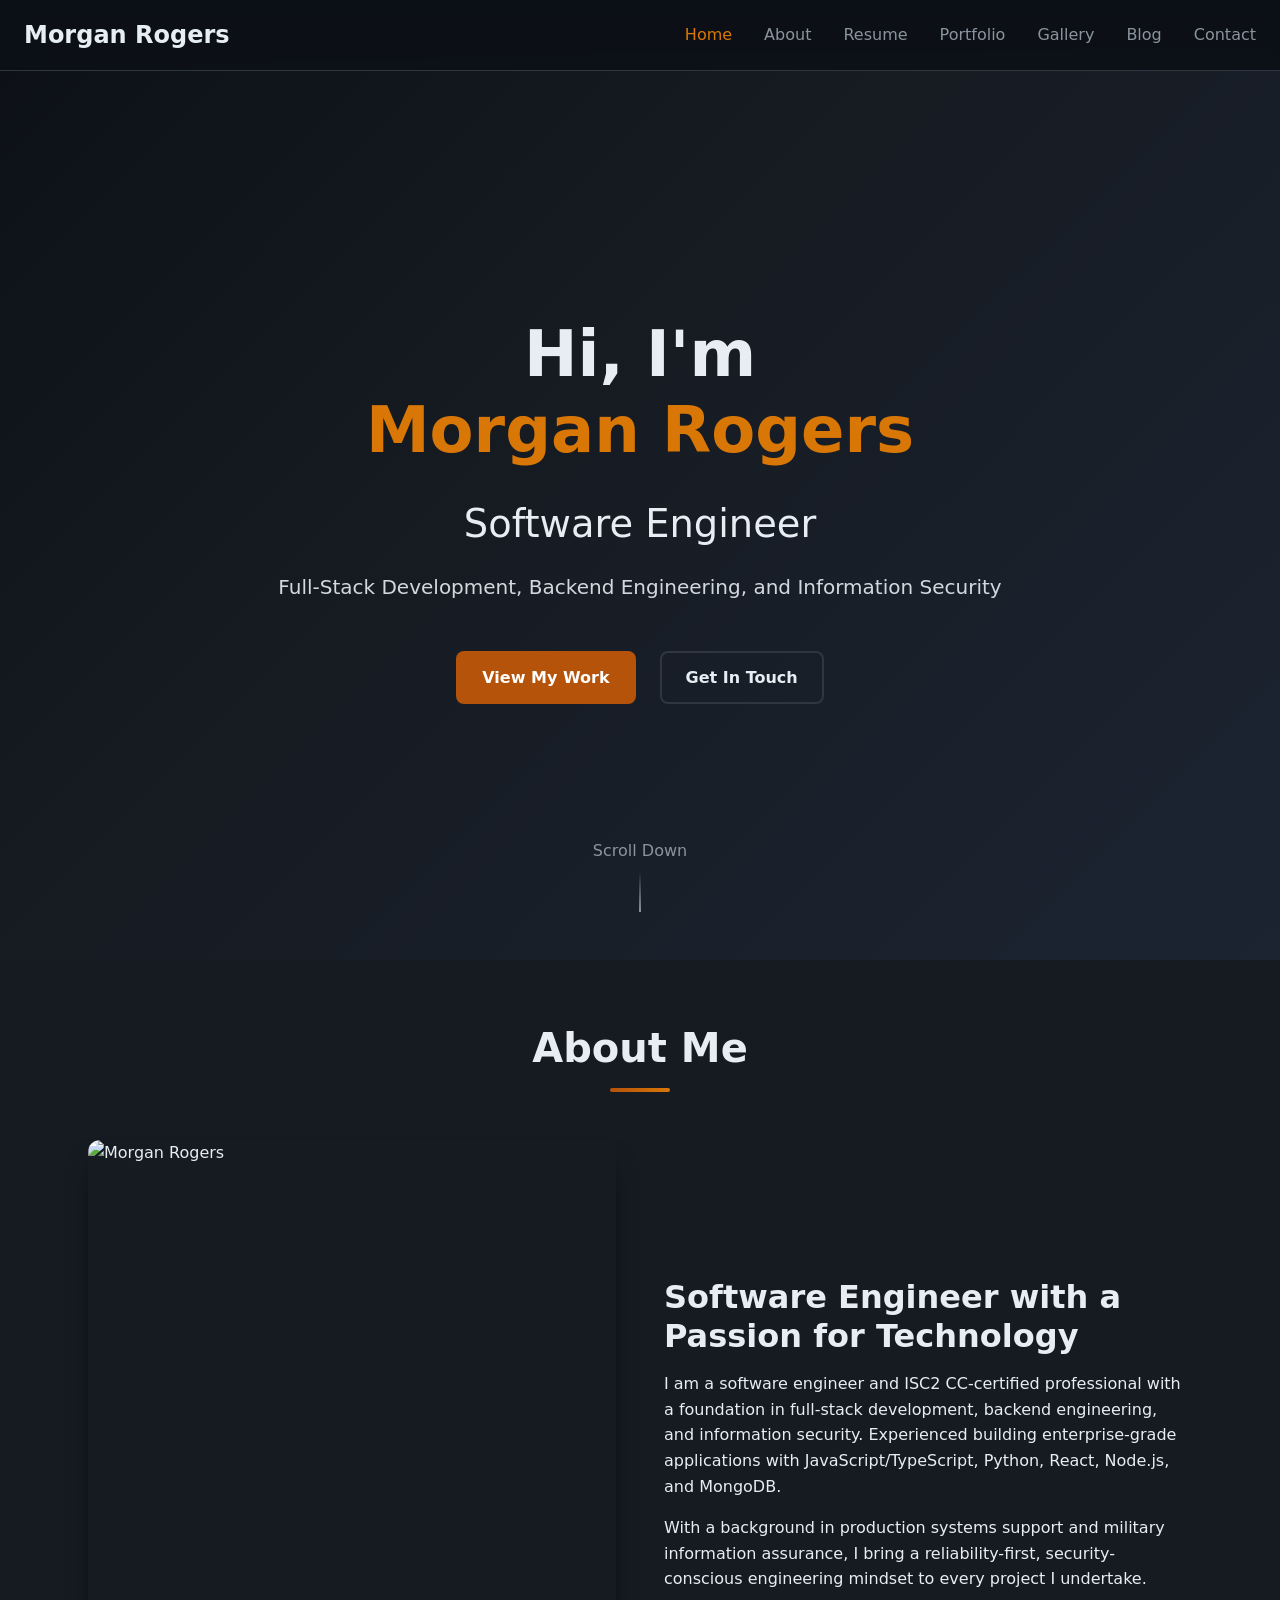
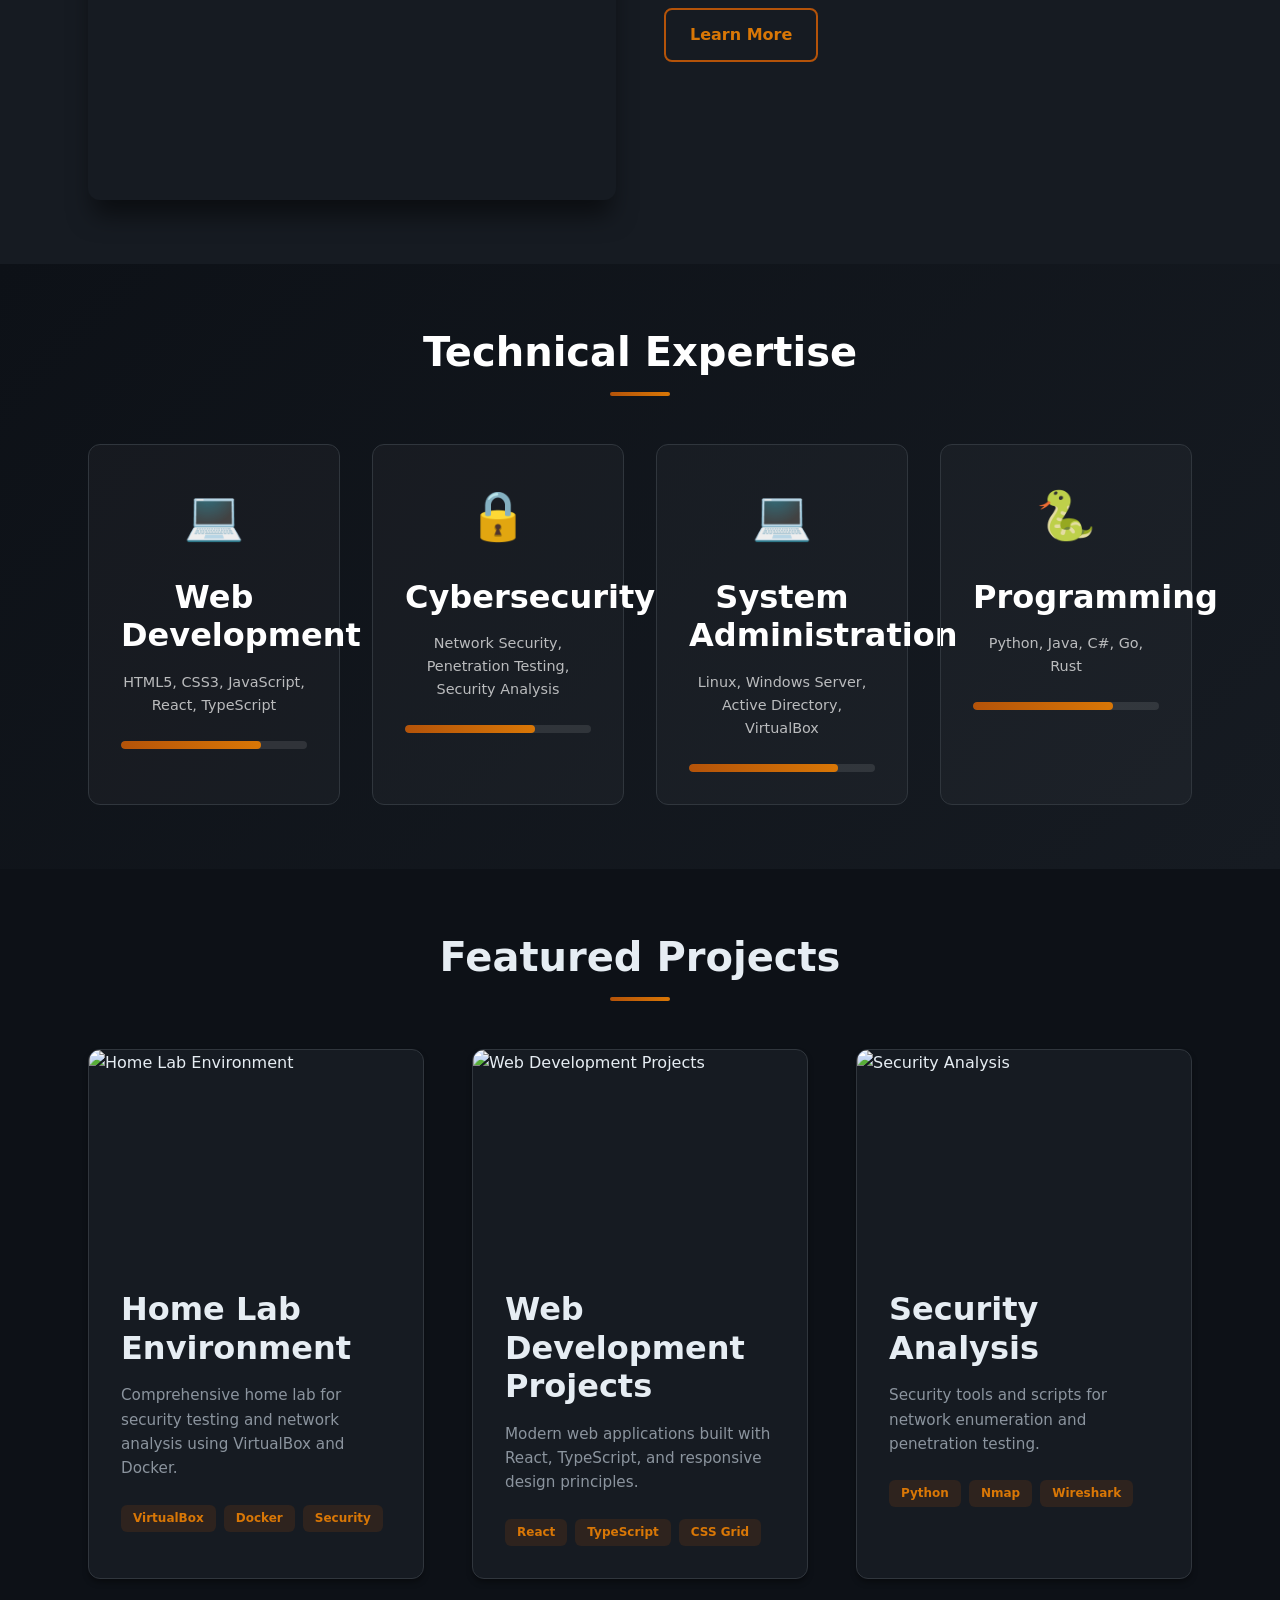
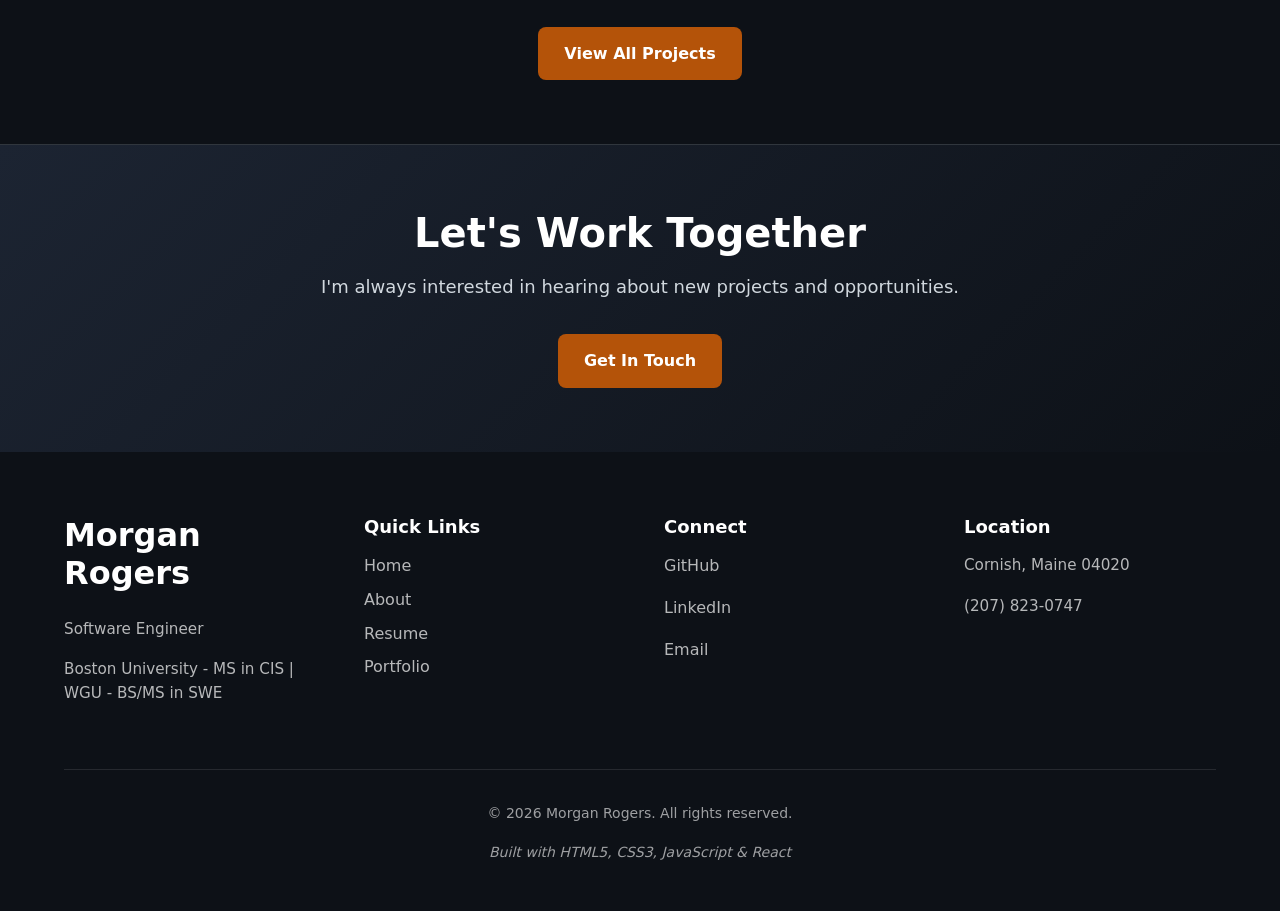
==== commit 6f64759f: "Updates to the portfolio: resume, projects, contact" ====
--- a/index.html
+++ b/index.html
@@ -3,10 +3,10 @@
 <head>
     <meta charset="UTF-8">
     <meta name="viewport" content="width=device-width, initial-scale=1.0">
-    <meta name="description" content="Morgan Rogers - Computer Information Systems Professional specializing in Web Development, Network Security, and System Administration">
-    <meta name="keywords" content="Morgan Rogers, Web Developer, CIS Professional, Portfolio">
+    <meta name="description" content="Morgan Rogers - Software Engineer specializing in Full-Stack Development, Backend Engineering, and Information Security">
+    <meta name="keywords" content="Morgan Rogers, Software Engineer, Web Developer, Portfolio">
     <meta name="author" content="Morgan Rogers">
-    <title>Morgan Rogers | CIS Professional & Web Developer</title>
+    <title>Morgan Rogers | Software Engineer</title>
     <link rel="stylesheet" href="styles.css">
 </head>
 <body>
@@ -37,8 +37,8 @@
     <header class="hero">
         <div class="hero-content">
             <h1 class="hero-title">Hi, I'm <span class="highlight">Morgan Rogers</span></h1>
-            <p class="hero-subtitle">Computer Information Systems Professional</p>
-            <p class="hero-description">Specializing in Web Development, Network Security, and Systems Administration</p>
+            <p class="hero-subtitle">Software Engineer</p>
+            <p class="hero-description">Full-Stack Development, Backend Engineering, and Information Security</p>
             <div class="hero-buttons">
                 <a href="portfolio.html" class="btn btn-primary">View My Work</a>
                 <a href="contact.html" class="btn btn-secondary">Get In Touch</a>
@@ -62,17 +62,17 @@
                     <img src="images/Profile.jpg" alt="Morgan Rogers" loading="lazy">
                 </div>
                 <div class="about-content">
-                    <h3>CIS Professional with a Passion for Technology</h3>
+                    <h3>Software Engineer with a Passion for Technology</h3>
                     <p>
-                        I am an Information Systems professional with a strong foundation in networking,
-                        system administration, and cybersecurity. Currently pursuing a Master's in Computer
-                        Information Systems at Boston University, specializing in Web Application Development
-                        and Network Systems.
+                        I am a software engineer and ISC2 CC-certified professional with a foundation in
+                        full-stack development, backend engineering, and information security. Experienced
+                        building enterprise-grade applications with JavaScript/TypeScript, Python, React,
+                        Node.js, and MongoDB.
                     </p>
                     <p>
-                        With experience in both Windows and Linux environments, I bring practical knowledge
-                        of security tools, system architecture, and modern web development technologies to
-                        every project I undertake.
+                        With a background in production systems support and military information assurance,
+                        I bring a reliability-first, security-conscious engineering mindset to every project
+                        I undertake.
                     </p>
                     <a href="about.html" class="btn btn-outline">Learn More</a>
                 </div>
@@ -196,8 +196,8 @@
             <div class="footer-content">
                 <div class="footer-section">
                     <h3>Morgan Rogers</h3>
-                    <p>Computer Information Systems Professional</p>
-                    <p>Boston University - MS in CIS</p>
+                    <p>Software Engineer</p>
+                    <p>Boston University - MS in CIS | WGU - BS/MS in SWE</p>
                 </div>
                 <div class="footer-section">
                     <h4>Quick Links</h4>
@@ -213,7 +213,7 @@
                     <ul class="social-links">
                         <li><a href="https://github.com/PromptNebula05" target="_blank" rel="noopener">GitHub</a></li>
                         <li><a href="https://www.linkedin.com/in/morgan-rogers-0042972b9/" target ="_blank" rel="noopener">LinkedIn</a></li>
-                        <li><a href="mailto:morogers@bu.edu">Email</a></li>
+                        <li><a href="mailto:mrgn.rogers@gmail.com">Email</a></li>
                     </ul>
                 </div>
                 <div class="footer-section">
--- a/styles.css
+++ b/styles.css
@@ -7,29 +7,30 @@
    CSS VARIABLES
    ===================== */
 :root {
-    /* Color Palette */
-    --primary-color: #2563eb;
-    --primary-dark: #1e40af;
-    --primary-light: #60a5fa;
-    --secondary-color: #7c3aed;
-    --accent-color: #f59e0b;
-
-    --dark-bg: #0f172a;
-    --dark-surface: #1e293b;
-    --dark-border: #334155;
-
-    --light-bg: #ffffff;
-    --light-surface: #f8fafc;
-    --light-border: #e2e8f0;
-
-    --text-primary: #0f172a;
-    --text-secondary: #475569;
-    --text-light: #94a3b8;
-    --text-on-dark: #f1f5f9;
-
-    --success: #10b981;
-    --error: #ef4444;
-    --warning: #f59e0b;
+    /* Color Palette — Dark Cool Theme */
+    --primary-color: #58a6ff;
+    --primary-dark: #388bfd;
+    --primary-light: #79c0ff;
+    --secondary-color: #8b5cf6;
+    --accent-color: #b45309;
+    --accent-light: #d97706;
+
+    --dark-bg: #0d1117;
+    --dark-surface: #161b22;
+    --dark-border: #30363d;
+
+    --light-bg: #0d1117;
+    --light-surface: #161b22;
+    --light-border: #30363d;
+
+    --text-primary: #e6edf3;
+    --text-secondary: #8b949e;
+    --text-light: #6e7681;
+    --text-on-dark: #e6edf3;
+
+    --success: #3fb950;
+    --error: #f85149;
+    --warning: #d29922;
 
     /* Typography */
     --font-primary: 'Segoe UI', system-ui, -apple-system, sans-serif;
@@ -50,10 +51,10 @@
     --radius-xl: 1rem;
 
     /* Shadows */
-    --shadow-sm: 0 1px 2px 0 rgba(0, 0, 0, 0.05);
-    --shadow-md: 0 4px 6px -1px rgba(0, 0, 0, 0.1);
-    --shadow-lg: 0 10px 15px -3px rgba(0, 0, 0, 0.1);
-    --shadow-xl: 0 20px 25px -5px rgba(0, 0, 0, 0.1);
+    --shadow-sm: 0 1px 2px 0 rgba(0, 0, 0, 0.3);
+    --shadow-md: 0 4px 6px -1px rgba(0, 0, 0, 0.4);
+    --shadow-lg: 0 10px 15px -3px rgba(0, 0, 0, 0.5);
+    --shadow-xl: 0 20px 25px -5px rgba(0, 0, 0, 0.5);
 
     /* Transitions */
     --transition-fast: 150ms ease;
@@ -118,7 +119,7 @@
 }
 
 a:hover {
-    color: var(--primary-dark);
+    color: var(--accent-light);
 }
 
 img {
@@ -155,9 +156,9 @@
     top: 0;
     left: 0;
     right: 0;
-    background-color: rgba(255, 255, 255, 0.95);
+    background-color: rgba(13, 17, 23, 0.92);
     backdrop-filter: blur(10px);
-    box-shadow: var(--shadow-sm);
+    box-shadow: 0 1px 0 var(--dark-border);
     z-index: 1000;
     transition: all var(--transition-base);
 }
@@ -179,7 +180,7 @@
 }
 
 .logo a:hover {
-    color: var(--primary-color);
+    color: var(--accent-light);
 }
 
 .nav-menu {
@@ -204,13 +205,13 @@
     left: 0;
     width: 0;
     height: 2px;
-    background-color: var(--primary-color);
+    background-color: var(--accent-color);
     transition: width var(--transition-base);
 }
 
 .nav-menu a:hover,
 .nav-menu a.active {
-    color: var(--primary-color);
+    color: var(--accent-light);
 }
 
 .nav-menu a:hover::after,
@@ -246,8 +247,8 @@
     align-items: center;
     text-align: center;
     padding: var(--spacing-2xl) var(--spacing-md);
-    background: linear-gradient(135deg, #667eea 0%, #764ba2 100%);
-    color: #fff;
+    background: linear-gradient(135deg, #0d1117 0%, #161b22 40%, #1c2432 100%);
+    color: #e6edf3;
     position: relative;
     margin-top: 60px;
 }
@@ -263,7 +264,7 @@
 }
 
 .hero-title .highlight {
-    color: var(--accent-color);
+    color: var(--accent-light);
     position: relative;
     display: inline-block;
 }
@@ -274,7 +275,7 @@
     margin-bottom: var(--spacing-sm);
 }
 
-.her-description {
+.hero-description {
     font-size: clamp(1rem, 2vw, 1.25rem);
     margin-bottom: var(--spacing-xl);
     opacity: 0.9;
@@ -295,14 +296,14 @@
     align-items: center;
     gap: var(--spacing-xs);
     animation: bounce 2s infinite;
-    color: #fff;
+    color: var(--text-secondary);
     cursor: pointer;
 }
 
 .scroll-indicator {
     width: 2px;
     height: 40px;
-    background: linear-gradient(to bottom, transparent, #fff);
+    background: linear-gradient(to bottom, transparent, var(--text-secondary));
 }
 
 /* =====================
@@ -321,58 +322,59 @@
 }
 
 .btn-primary {
-    background-color: var(--primary-color);
+    background-color: var(--accent-color);
     color: #fff;
 }
 
 .btn-primary:hover {
-    background-color: var(--primary-dark);
+    background-color: var(--accent-light);
     transform: translateY(-2px);
     box-shadow: var(--shadow-lg);
 }
 
 .btn-secondary {
     background-color: transparent;
-    color: #fff;
-    border-color: #fff;
+    color: #e6edf3;
+    border-color: var(--dark-border);
 }
 
 .btn-secondary:hover {
-    background-color: #fff;
-    color: var(--primary-color);
+    background-color: var(--dark-surface);
+    color: var(--accent-light);
+    border-color: var(--accent-color);
 }
 
 .btn-outline {
     background-color: transparent;
-    color: var(--primary-color);
-    border-color: var(--primary-color);
+    color: var(--accent-light);
+    border-color: var(--accent-color);
 }
 
 .btn-outline:hover {
-    background-color: var(--primary-color);
+    background-color: var(--accent-color);
     color: #fff;
 }
 
 .btn-light {
-    background-color: #fff;
-    color: var(--primary-color);
+    background-color: var(--accent-color);
+    color: #fff;
 }
 
 .btn-light:hover {
-    background-color: var(--light-surface);
+    background-color: var(--accent-light);
     transform: translateY(-2px);
     box-shadow: var(--shadow-lg);
 }
 
 .btn-outline-light {
     background-color: transparent;
-    color: #fff;
-    border-color: #fff;
+    color: #e6edf3;
+    border-color: var(--dark-border);
 }
 
 .btn-outline-light:hover {
-    background-color: #fff;
-    color: var(--primary-color);
+    background-color: var(--dark-surface);
+    color: var(--accent-light);
 }
 
 .btn-large {
@@ -395,18 +397,19 @@
 .section-divider {
     width: 60px;
     height: 4px;
-    background: linear-gradient(to right, var(--primary-color), var(--secondary-color));
+    background: linear-gradient(to right, var(--accent-color), var(--accent-light));
     margin: var(--spacing-sm) auto;
     border-radius: var(--radius-sm);
 }
 
 /* Page Header */
 .page-header {
-    background: linear-gradient(135deg, var(--primary-color) 0%, var(--secondary-color) 100%);
-    color: #fff;
+    background: linear-gradient(135deg, #0d1117 0%, #1c2432 100%);
+    color: #e6edf3;
     text-align: center;
     padding: calc(80px + var(--spacing-xl)) var(--spacing-md) var(--spacing-xl);
     margin-bottom: var(--spacing-xl);
+    border-bottom: 1px solid var(--dark-border);
 }
 
 .page-header h1 {
@@ -430,7 +433,7 @@
 .about-grid,
 .bio-grid {
     display: grid;
-    grid-template-columns: repeat(auto-fit, minmax(300px, 1fr));
+    grid-template-columns: repeat(auto-fit, minmax(min(100%, 300px), 1fr));
     gap: var(--spacing-xl);
     align-items: center;
 }
@@ -457,15 +460,16 @@
 }
 
 .stat {
-    background-color: #fff;
+    background-color: var(--dark-surface);
     padding: var(--spacing-md);
     border-radius: var(--radius-md);
     text-align: center;
     box-shadow: var(--shadow-md);
+    border: 1px solid var(--dark-border);
 }
 
 .stat h3 {
-    color: var(--primary-color);
+    color: var(--accent-light);
     font-size: 2rem;
     margin-bottom: var(--spacing-xs);
 }
@@ -491,12 +495,12 @@
 }
 
 .skill-card {
-    background-color: rgba(255, 255, 255, 0.05);
+    background-color: rgba(255, 255, 255, 0.03);
     padding: var(--spacing-lg);
     border-radius: var(--radius-lg);
     text-align: center;
     transition: transform var(--transition-base), box-shadow var(--transition-base);
-    border: 1px solid rgba(255, 255, 255, 0.01);
+    border: 1px solid var(--dark-border);
 }
 
 .skill-card:hover {
@@ -530,7 +534,7 @@
 
 .skill-progress {
     height: 100%;
-    background: linear-gradient(to right, var(--primary-light), var(--secondary-color));
+    background: linear-gradient(to right, var(--accent-color), var(--accent-light));
     border-radius: var(--radius-sm);
     transition: width 1s ease;
     width: 0;
@@ -540,7 +544,7 @@
     INTERESTS SECTION
    ===================== */
 .interests-section {
-    background-color: #fff;
+    background-color: var(--dark-bg);
 }
 
 .interests-grid {
@@ -550,10 +554,11 @@
 }
 
 .interest-card {
-    background-color: var(--light-surface);
+    background-color: var(--dark-surface);
     padding: var(--spacing-lg);
     border-radius: var(--radius-lg);
     transition: transform var(--transition-base), box-shadow var(--transition-base);
+    border: 1px solid var(--dark-border);
 }
 
 .interest-card:hover {
@@ -567,7 +572,7 @@
 }
 
 .interest-card h3 {
-    color: var(--primary-color);
+    color: var(--accent-light);
     margin-bottom: var(--spacing-sm);
 }
 
@@ -597,7 +602,7 @@
     top: 0;
     bottom: 0;
     width: 3px;
-    background: linear-gradient(to bottom, var(--primary-color), var(--secondary-color));
+    background: linear-gradient(to bottom, var(--accent-color), var(--accent-light));
 }
 
 .timeline-item {
@@ -613,15 +618,15 @@
     top: 0;
     width: 20px;
     height: 20px;
-    background-color: var(--primary-color);
+    background-color: var(--accent-color);
     border-radius: 50%;
-    border: 4px solid #fff;
+    border: 4px solid var(--dark-bg);
     box-shadow: var(--shadow-md);
 }
 
 .timeline-date {
     display: inline-block;
-    background-color: var(--primary-color);
+    background-color: var(--accent-color);
     color: #fff;
     padding: var(--spacing-xs) var(--spacing-sm);
     border-radius: var(--radius-sm);
@@ -631,10 +636,11 @@
 }
 
 .timeline-content {
-    background-color: #fff;
+    background-color: var(--dark-surface);
     padding: var(--spacing-lg);
     border-radius: var(--radius-md);
     box-shadow: var(--shadow-md);
+    border: 1px solid var(--dark-border);
 }
 
 .timeline-content h3 {
@@ -643,7 +649,7 @@
 }
 
 .timeline-content h4 {
-    color: var(--primary-color);
+    color: var(--accent-light);
     font-weight: 600;
     margin-bottom: var(--spacing-sm);
 }
@@ -655,7 +661,7 @@
 }
 
 .coursework {
-    background-color: var(--light-surface);
+    background-color: rgba(255, 255, 255, 0.03);
     padding: var(--spacing-md);
     border-radius: var(--radius-sm);
     margin-top: var(--spacing-md);
@@ -665,8 +671,10 @@
     VALUES SECTION
    ===================== */
 .values-section {
-    background: linear-gradient(135deg, var(--primary-color) 0%, var(--secondary-color) 100%);
-    color: #fff;
+    background: linear-gradient(135deg, #1c2432 0%, #0d1117 100%);
+    color: #e6edf3;
+    border-top: 1px solid var(--dark-border);
+    border-bottom: 1px solid var(--dark-border);
 }
 
 .values-grid {
@@ -676,12 +684,12 @@
 }
 
 .value-card {
-    background-color: rgba(255, 255, 255, 0.1);
+    background-color: rgba(255, 255, 255, 0.04);
     padding: var(--spacing-lg);
     border-radius: var(--radius-lg);
     text-align: center;
     backdrop-filter: blur(10px);
-    border: 1px solid rgba(255, 255, 255, 0.2);
+    border: 1px solid var(--dark-border);
 }
 
 .value-card h3 {
@@ -699,22 +707,23 @@
     PROJECTS SECTION
    ===================== */
 .projects-preview {
-    background-color: #fff;
+    background-color: var(--dark-bg);
 }
 
 .projects-grid {
     display: grid;
-    grid-template-columns: repeat(auto-fit, minmax(320px, 1fr));
+    grid-template-columns: repeat(auto-fit, minmax(min(100%, 320px), 1fr));
     gap: var(--spacing-xl);
     margin-bottom: var(--spacing-xl);
 }
 
 .project-card {
-    background-color: #fff;
+    background-color: var(--dark-surface);
     border-radius: var(--radius-lg);
     overflow: hidden;
     box-shadow: var(--shadow-md);
     transition: transform var(--transition-base), box-shadow var(--transition-base);
+    border: 1px solid var(--dark-border);
 }
 
 .project-card:hover {
@@ -764,8 +773,8 @@
 .tech-tag {
     display: inline-block;
     padding: 0.25rem 0.75rem;
-    background-color: var(--light-surface);
-    color: var(--primary-color);
+    background-color: rgba(180, 83, 9, 0.15);
+    color: var(--accent-light);
     font-size: 0.75rem;
     font-weight: 600;
     border-radius: var(--radius-sm);
@@ -781,21 +790,22 @@
 .resume-container {
     max-width: 900px;
     margin: 0 auto;
-    background-color: #fff;
+    background-color: var(--dark-surface);
     padding: var(--spacing-2xl);
     border-radius: var(--radius-lg);
     box-shadow: var(--shadow-xl);
+    border: 1px solid var(--dark-border);
 }
 
 .resume-header {
     text-align: center;
     padding: var(--spacing-xl);
-    border-bottom: 2px solid var(--light-border);
+    border-bottom: 2px solid var(--dark-border);
     margin-bottom: var(--spacing-xl);
 }
 
 .resume-header h2 {
-    color: var(--primary-color);
+    color: var(--accent-light);
     margin-bottom: var(--spacing-xs);
 }
 
@@ -826,7 +836,7 @@
 .resume-block {
     margin-bottom: var(--spacing-xl);
     padding-bottom: var(--spacing-lg);
-    border-bottom: 1px solid var(--light-border);
+    border-bottom: 1px solid var(--dark-border);
 }
 
 .resume-block:last-child {
@@ -834,11 +844,11 @@
 }
 
 .section-title {
-    color: var(--primary-color);
+    color: var(--accent-light);
     font-size: 1.5rem;
     margin-bottom: var(--spacing-lg);
     padding-bottom: var(--spacing-sm);
-    border-bottom: 2px solid var(--primary-color);
+    border-bottom: 2px solid var(--accent-color);
 }
 
 .resume-item {
@@ -896,8 +906,8 @@
 }
 
 .skill-tag {
-    background-color: var(--light-surface);
-    color: var(--primary-color);
+    background-color: rgba(180, 83, 9, 0.15);
+    color: var(--accent-light);
     padding: 0.5rem 1rem;
     border-radius: var(--radius-sm);
     font-size: 0.875rem;
@@ -921,9 +931,9 @@
 
 .filter-btn {
     padding: 0.75rem 1.5rem;
-    background-color: #fff;
+    background-color: var(--dark-surface);
     color: var(--text-secondary);
-    border: 2px solid var(--light-border);
+    border: 2px solid var(--dark-border);
     border-radius: var(--radius-md);
     font-weight: 600;
     cursor: pointer;
@@ -932,18 +942,18 @@
 
 .filter-btn:hover,
 .filter-btn.active {
-    background-color: var(--primary-color);
-    color: #fff;
-    border-color: var(--primary-color);
+    background-color: var(--accent-color);
+    color: #fff;
+    border-color: var(--accent-color);
 }
 
 .portfolio-grid-section {
-    background-color: #fff;
+    background-color: var(--dark-bg);
 }
 
 .portfolio-grid {
     display: grid;
-    grid-template-columns: repeat(auto-fit, minmax(350px, 1fr));
+    grid-template-columns: repeat(auto-fit, minmax(min(100%, 350px), 1fr));
     gap: var(--spacing-xl);
 }
 
@@ -1044,7 +1054,7 @@
 }
 
 .project-link {
-    color: var(--primary-color);
+    color: var(--accent-light);
     font-weight: 600;
     display: flex;
     align-items: center;
@@ -1067,15 +1077,18 @@
 }
 
 .mastery-card {
-    background-color: #fff;
+    background-color: var(--dark-surface);
     padding: var(--spacing-lg);
     border-radius: var(--radius-md);
-    border-left: 4px solid var(--success);
+    border-left: 4px solid var(--accent-color);
     box-shadow: var(--shadow-sm);
+    border-top: 1px solid var(--dark-border);
+    border-right: 1px solid var(--dark-border);
+    border-bottom: 1px solid var(--dark-border);
 }
 
 .mastery-card h3 {
-    color: var(--success);
+    color: var(--accent-light);
     margin-bottom: var(--spacing-sm);
     font-size: 1.125rem;
 }
@@ -1095,7 +1108,7 @@
 
 .contact-wrapper {
     display: grid;
-    grid-template-columns: repeat(auto-fit, minmax(320px, 1fr));
+    grid-template-columns: repeat(auto-fit, minmax(min(100%, 320px), 1fr));
     gap: var(--spacing-xl);
     max-width: 1200px;
     margin: 0 auto;
@@ -1103,15 +1116,16 @@
 
 .contact-info-panel,
 .contact-form-panel {
-    background-color: #fff;
+    background-color: var(--dark-surface);
     padding: var(--spacing-xl);
     border-radius: var(--radius-lg);
     box-shadow: var(--shadow-lg);
+    border: 1px solid var(--dark-border);
 }
 
 .contact-info-panel h2,
 .contact-form-panel h2 {
-    color: var(--primary-color);
+    color: var(--accent-light);
     margin-bottom: var(--spacing-lg);
 }
 
@@ -1150,13 +1164,14 @@
 }
 
 .availability {
-    background-color: var(--light-surface);
+    background-color: rgba(255, 255, 255, 0.03);
     padding: var(--spacing-lg);
     border-radius: var(--radius-md);
+    border: 1px solid var(--dark-border);
 }
 
 .availability h3 {
-    color: var(--primary-color);
+    color: var(--accent-light);
     margin-bottom: var(--spacing-sm);
 }
 
@@ -1193,16 +1208,18 @@
 
 .form-control {
     padding: 0.75rem;
-    border: 2px solid var(--light-border);
+    border: 2px solid var(--dark-border);
     border-radius: var(--radius-md);
     font-family: var(--font-primary);
     font-size: 1rem;
     transition: border-color var(--transition-fast);
+    background-color: #0d1117;
+    color: var(--text-primary);
 }
 
 .form-control:focus {
     outline: none;
-    border-color: var(--primary-color);
+    border-color: var(--accent-light);
 }
 
 .form-control.error {
@@ -1275,7 +1292,7 @@
 
 /* FAQ Section */
 .faq-section {
-    background-color: #fff;
+    background-color: var(--dark-bg);
 }
 
 .faq-grid {
@@ -1285,13 +1302,14 @@
 }
 
 .faq-item {
-    background-color: var(--light-surface);
+    background-color: var(--dark-surface);
     padding: var(--spacing-lg);
     border-radius: var(--radius-md);
+    border: 1px solid var(--dark-border);
 }
 
 .faq-item h3 {
-    color: var(--primary-color);
+    color: var(--accent-light);
     font-size: 1.125rem;
     margin-bottom: var(--spacing-sm);
 }
@@ -1325,9 +1343,9 @@
 
 .gallery-filter-btn {
     padding: 0.5rem 1rem;
-    background-color: #fff;
+    background-color: var(--dark-surface);
     color: var(--text-secondary);
-    border: 2px solid var(--light-border);
+    border: 2px solid var(--dark-border);
     border-radius: var(--radius-md);
     font-weight: 500;
     cursor: pointer;
@@ -1336,9 +1354,9 @@
 
 .gallery-filter-btn:hover,
 .gallery-filter-btn.active {
-    background-color: var(--primary-color);
-    color: #fff;
-    border-color: var(--primary-color);
+    background-color: var(--accent-color);
+    color: #fff;
+    border-color: var(--accent-color);
 }
 
 .gallery-view-toggle {
@@ -1349,31 +1367,32 @@
 .view-btn {
     width: 40px;
     height: 40px;
-    background-color: #fff;
-    border: 2px solid var(--light-border);
+    background-color: var(--dark-surface);
+    border: 2px solid var(--dark-border);
     border-radius: var(--radius-sm);
     cursor: pointer;
     display: flex;
     align-items: center;
     justify-content: center;
     font-size: 1.25rem;
+    color: var(--text-secondary);
     transition: all var(--transition-base);
 }
 
 .view-btn:hover,
 .view-btn.active {
-    background-color: var(--primary-color);
-    color: #fff;
-    border-color: var(--primary-color);
+    background-color: var(--accent-color);
+    color: #fff;
+    border-color: var(--accent-color);
 }
 
 .gallery-section {
-    background-color: #fff;
+    background-color: var(--dark-bg);
 }
 
 .gallery-grid {
     display: grid;
-    grid-template-columns: repeat(auto-fit, minmax(300px, 1fr));
+    grid-template-columns: repeat(auto-fit, minmax(min(100%, 280px), 1fr));
     gap: var(--spacing-lg);
 }
 
@@ -1437,8 +1456,8 @@
 }
 
 .view-full-btn {
-    background-color: #fff;
-    color: var(--primary-color);
+    background-color: var(--accent-color);
+    color: #fff;
     padding: 0.5rem 1rem;
     border: none;
     border-radius: var(--radius-sm);
@@ -1448,7 +1467,7 @@
 }
 
 .view-full-btn:hover {
-    background-color: var(--primary-color);
+    background-color: var(--accent-light);
     color: #fff;
 }
 
@@ -1512,8 +1531,9 @@
 .lightbox-close:hover,
 .lightbox-prev:hover,
 .lightbox-next:hover {
-    background-color: #fff;
-    color: var(--primary-color);
+    background-color: var(--accent-color);
+    color: #fff;
+    border-color: var(--accent-color);
 }
 
 .lightbox-close {
@@ -1541,8 +1561,9 @@
 }
 
 .gallery-stats {
-    background: linear-gradient(135deg, var(--primary-color) 0%, var(--secondary-color) 100%);
-    color: #fff;
+    background: linear-gradient(135deg, #1c2432 0%, #0d1117 100%);
+    color: #e6edf3;
+    border-top: 1px solid var(--dark-border);
 }
 
 .stats-grid {
@@ -1578,14 +1599,14 @@
 
 .blog-grid {
     display: grid;
-    grid-template-columns: repeat(auto-fill, minmax(340px, 1fr));
+    grid-template-columns: repeat(auto-fill, minmax(min(100%, 340px), 1fr));
     gap: var(--spacing-lg);
 }
 
 /* Blog card (listing page) */
 .blog-card {
-    background: var(--light-bg);
-    border: 1px solid var(--light-border);
+    background: var(--dark-surface);
+    border: 1px solid var(--dark-border);
     border-radius: var(--radius-lg);
     overflow: hidden;
     box-shadow: var(--shadow-sm);
@@ -1619,7 +1640,7 @@
 }
 
 .blog-card-content h3 a:hover {
-    color: var(--primary-color);
+    color: var(--accent-light);
 }
 
 .blog-date {
@@ -1633,7 +1654,7 @@
 }
 
 .blog-post {
-    min-width: 780px;
+    max-width: 780px;
     margin: 0 auto;
 }
 
@@ -1666,10 +1687,11 @@
 
 .blog-post-body code {
     font-family: var(--font-mono);
-    background: var(--light-surface);
+    background: rgba(255, 255, 255, 0.06);
     padding: 0.15rem 0.4em;
     border-radius: var(--radius-sm);
     font-size: 0.9em;
+    color: var(--accent-light);
 }
 
 .blog-post-body pre {
@@ -1690,7 +1712,7 @@
 .blog-post-footer {
     margin-top: var(--spacing-xl);
     padding-top: var(--spacing-lg);
-    border-top: 1px solid var(--light-border);
+    border-top: 1px solid var(--dark-border);
 }
 
 /* Responsive adjustments */
@@ -1704,10 +1726,11 @@
     CTA SECTION
    ===================== */
 .cta-section {
-    background: linear-gradient(135deg, var(--primary-color) 0%, var(--secondary-color) 100%);
-    color: #fff;
+    background: linear-gradient(135deg, #1c2432 0%, #0d1117 100%);
+    color: #e6edf3;
     text-align: center;
     padding: var(--spacing-2xl) var(--spacing-md);
+    border-top: 1px solid var(--dark-border);
 }
 
 .cta-section h2 {
@@ -1863,13 +1886,14 @@
         left: -100%;
         top: 60px;
         flex-direction: column;
-        background-color: #fff;
+        background-color: var(--dark-surface);
         width: 100%;
         text-align: center;
         transition: left var(--transition-base);
         box-shadow: var(--shadow-lg);
         padding: var(--spacing-lg) 0;
         gap: 0;
+        border-bottom: 1px solid var(--dark-border);
     }
 
     .nav-menu.active {
@@ -1895,6 +1919,23 @@
         width: 100%;
     }
 
+    .hero-scroll {
+        display: none;
+    }
+
+    /* Sections */
+    section {
+        padding: var(--spacing-xl) var(--spacing-md);
+    }
+
+    .page-header {
+        padding: calc(70px + var(--spacing-lg)) var(--spacing-sm) var(--spacing-lg);
+    }
+
+    .page-header p {
+        font-size: 1rem;
+    }
+
     /* Grids */
     .about-grid,
     .bio-grid {
@@ -1905,7 +1946,8 @@
     .interests-grid,
     .projects-grid,
     .portfolio-grid,
-    .gallery-grid {
+    .gallery-grid,
+    .blog-grid {
         grid-template-columns: 1fr;
     }
 
@@ -1919,6 +1961,11 @@
         grid-template-columns: 1fr;
     }
 
+    .contact-info-panel,
+    .contact-form-panel {
+        padding: var(--spacing-lg);
+    }
+
     .form-actions {
         flex-direction: column;
     }
@@ -1940,6 +1987,42 @@
     .item-header {
         flex-direction: column;
         gap: var(--spacing-xs);
+    }
+
+    /* Blog post */
+    .blog-post-section {
+        padding: var(--spacing-lg) var(--spacing-md);
+    }
+
+    .blog-post-body {
+        font-size: 0.95rem;
+    }
+
+    /* Timeline */
+    .timeline {
+        padding-left: var(--spacing-md);
+    }
+
+    .timeline-item {
+        padding: var(--spacing-md);
+    }
+
+    .timeline-content {
+        padding: var(--spacing-md);
+    }
+
+    /* Gallery controls */
+    .gallery-controls .container {
+        flex-direction: column;
+        align-items: stretch;
+    }
+
+    .gallery-filter {
+        justify-content: center;
+    }
+
+    .gallery-view-toggle {
+        justify-content: center;
     }
 
     /* Lightbox */
@@ -1949,8 +2032,15 @@
     }
 
     .lightbox-close {
-        top: var(--spacing-md);
-        right: var(--spacing-md);
+        top: var(--spacing-sm);
+        right: var(--spacing-sm);
+        width: 40px;
+        height: 40px;
+        font-size: 1.5rem;
+    }
+
+    .lightbox {
+        padding: var(--spacing-sm);
     }
 
     /* Footer */
@@ -1962,6 +2052,11 @@
     .social-links {
         align-items: center;
     }
+
+    /* FAQ */
+    .faq-grid {
+        grid-template-columns: 1fr;
+    }
 }
 
 @media (max-width: 640px) {
@@ -1969,22 +2064,63 @@
         --spacing-2xl: 3rem;
     }
 
-    .page-header {
-        padding: calc(70px + var(--spacing-lg)) var(--spacing-md) var(--spacing-lg);
-    }
-
     .gallery-grid {
         grid-template-columns: 1fr;
         gap: var(--spacing-md);
     }
 
-    .stats-grid{
+    .stats-grid {
         grid-template-columns: repeat(2, 1fr);
     }
 
     .values-grid,
     .mastery-grid {
         grid-template-columns: 1fr;
+    }
+
+    .bio-stats {
+        grid-template-columns: 1fr;
+    }
+
+    .filter-buttons {
+        flex-direction: column;
+    }
+
+    .filter-btn {
+        width: 100%;
+    }
+}
+
+/* Small phones */
+@media (max-width: 380px) {
+    h1 {
+        font-size: 1.75rem;
+    }
+
+    h2 {
+        font-size: 1.5rem;
+    }
+
+    .container {
+        padding-left: var(--spacing-sm);
+        padding-right: var(--spacing-sm);
+    }
+
+    section {
+        padding: var(--spacing-lg) var(--spacing-sm);
+    }
+
+    .hero {
+        min-height: 60vh;
+        padding: var(--spacing-lg) var(--spacing-sm);
+    }
+
+    .resume-container {
+        padding: var(--spacing-md);
+    }
+
+    .stat h3 {
+        font-size: 1.5rem;
     }
 }
 
@@ -2033,7 +2169,7 @@
 
 /* Focus styles */
 *:focus-visible {
-    outline: 3px solid var(--primary-color);
+    outline: 3px solid var(--accent-color);
     outline-offset: 2px;
 }
 
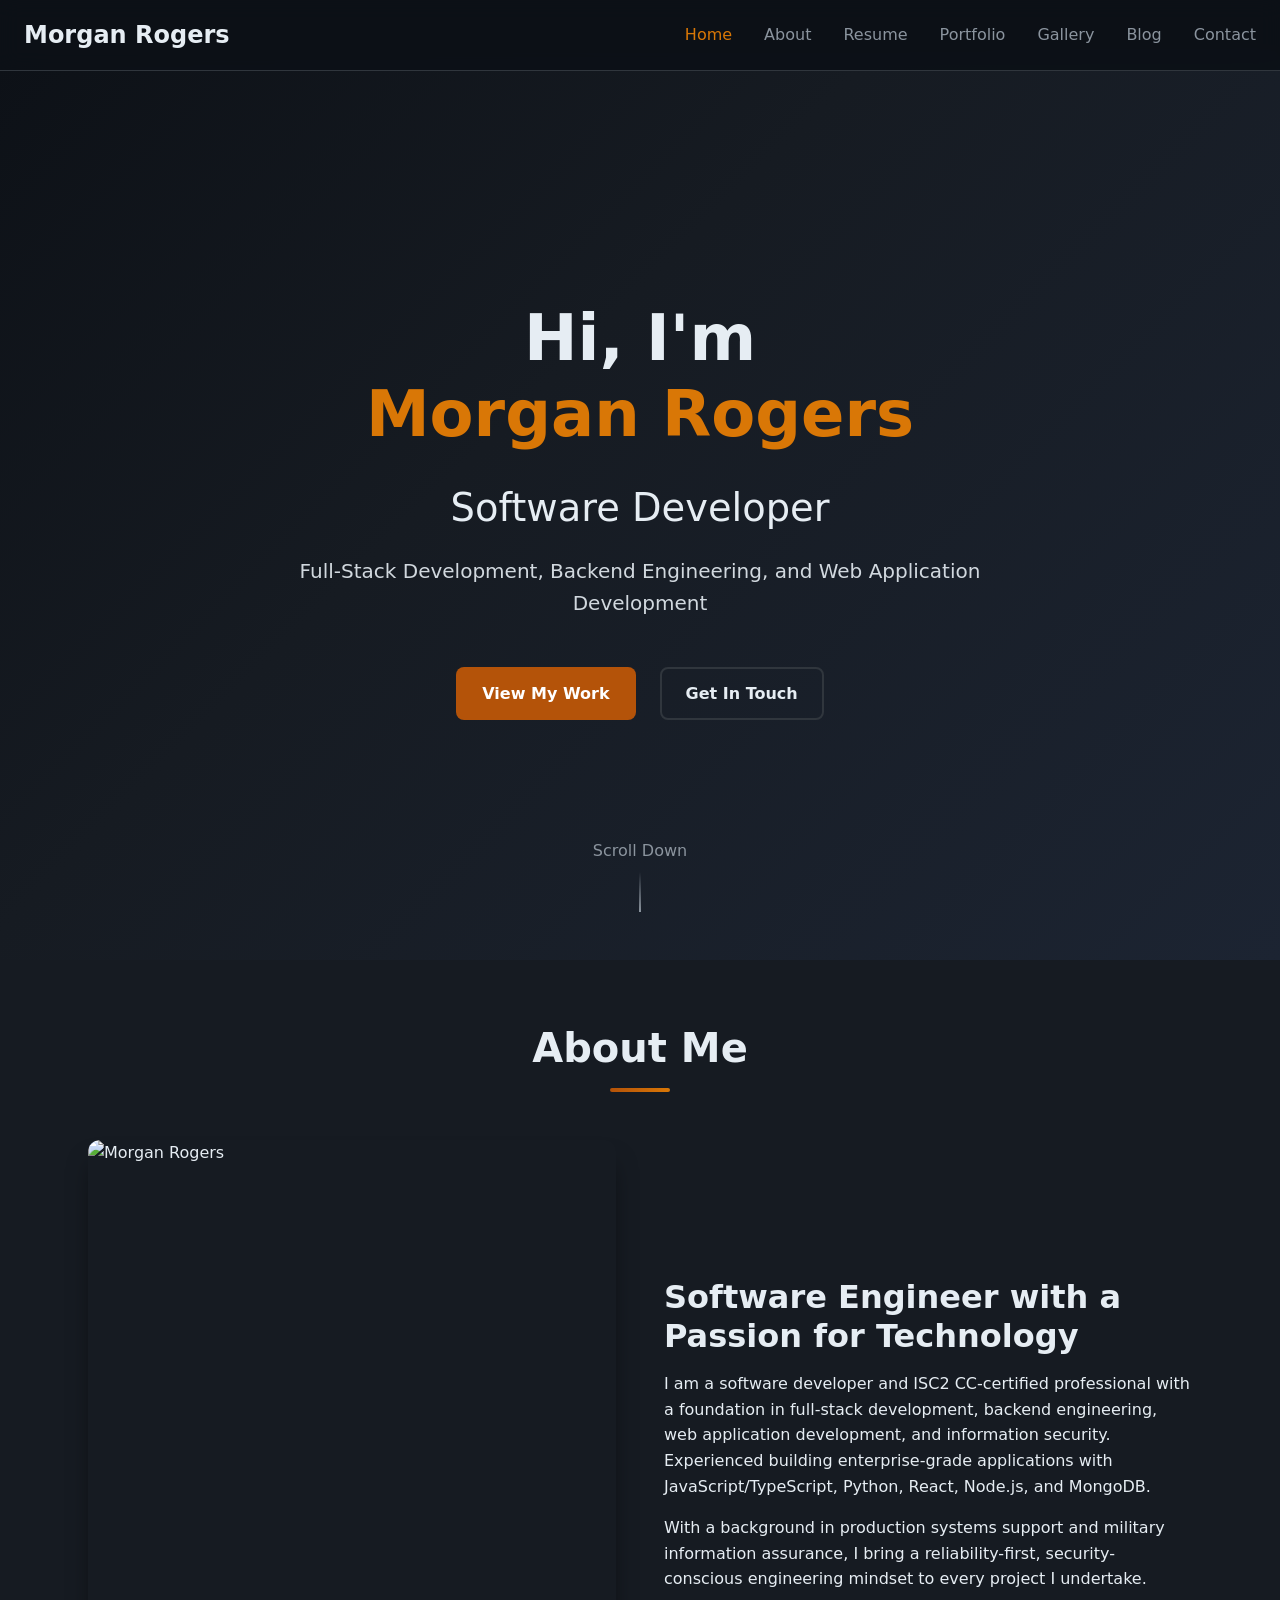
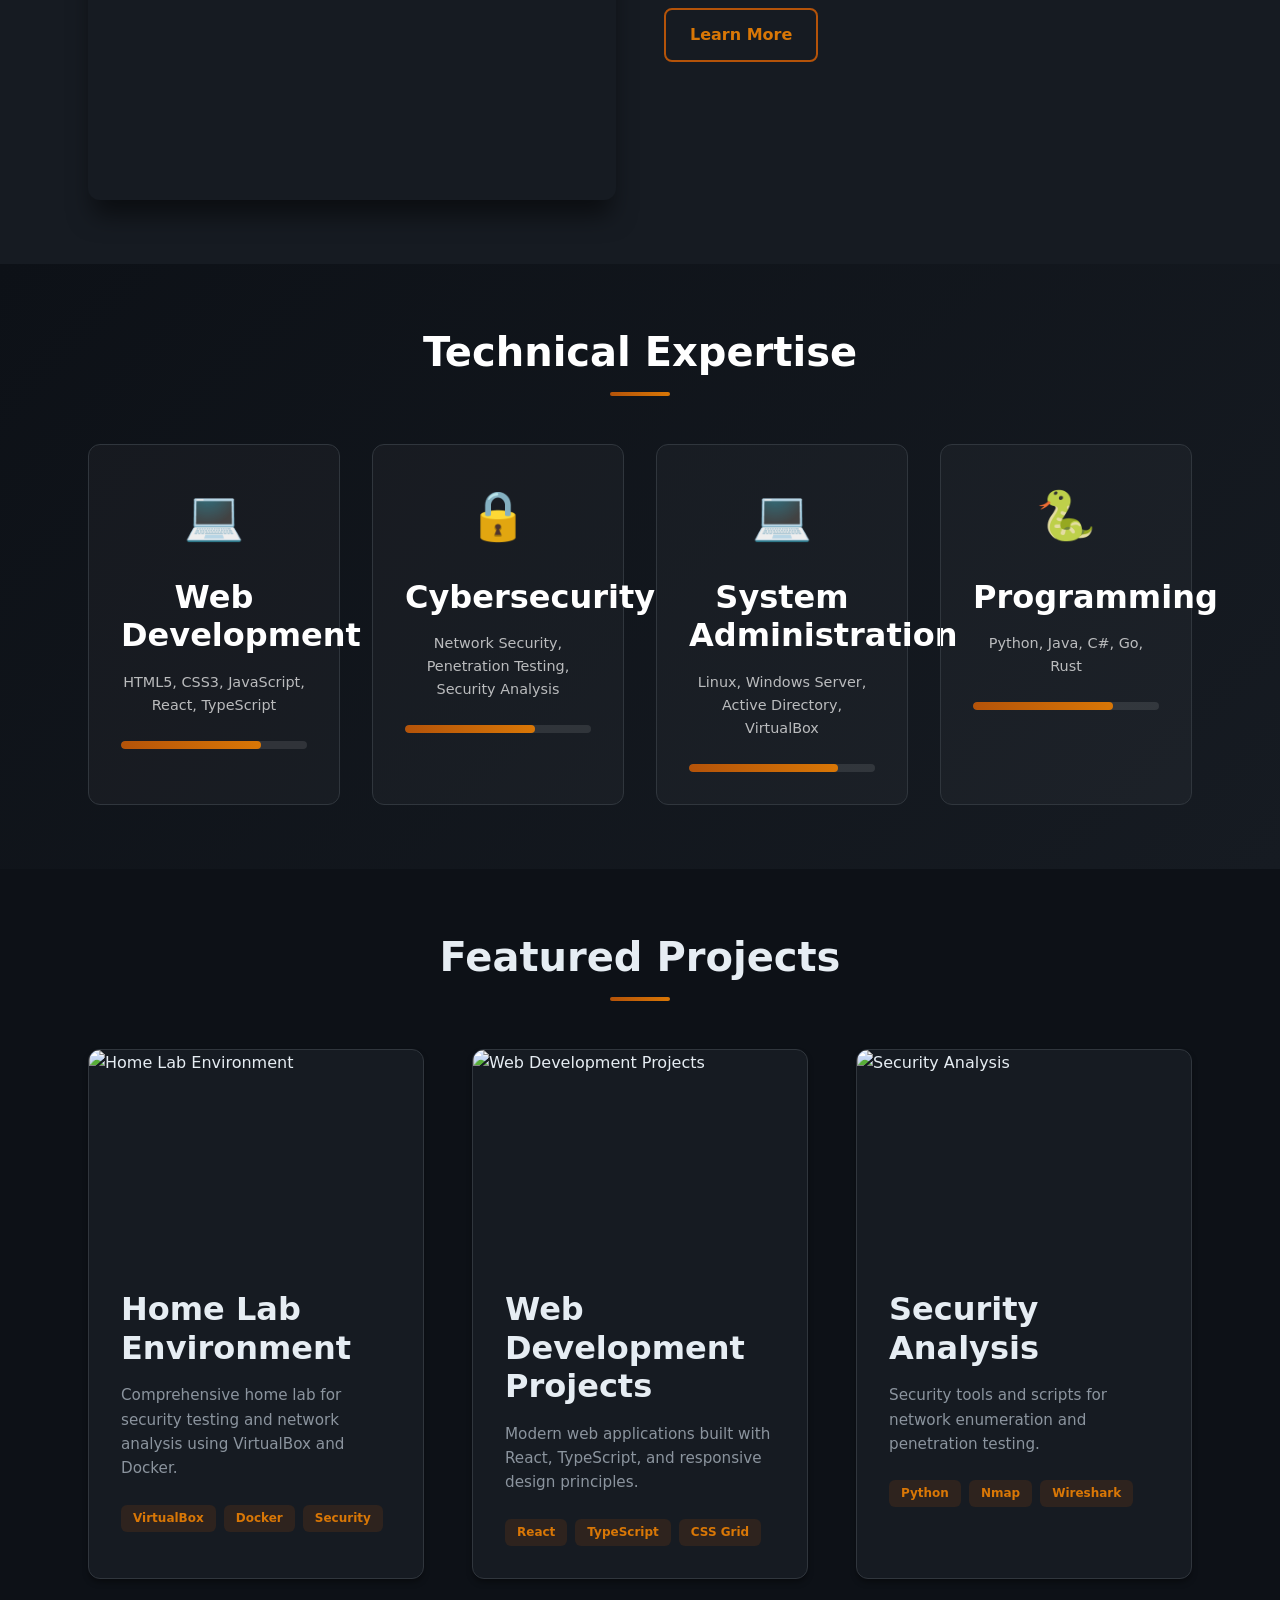
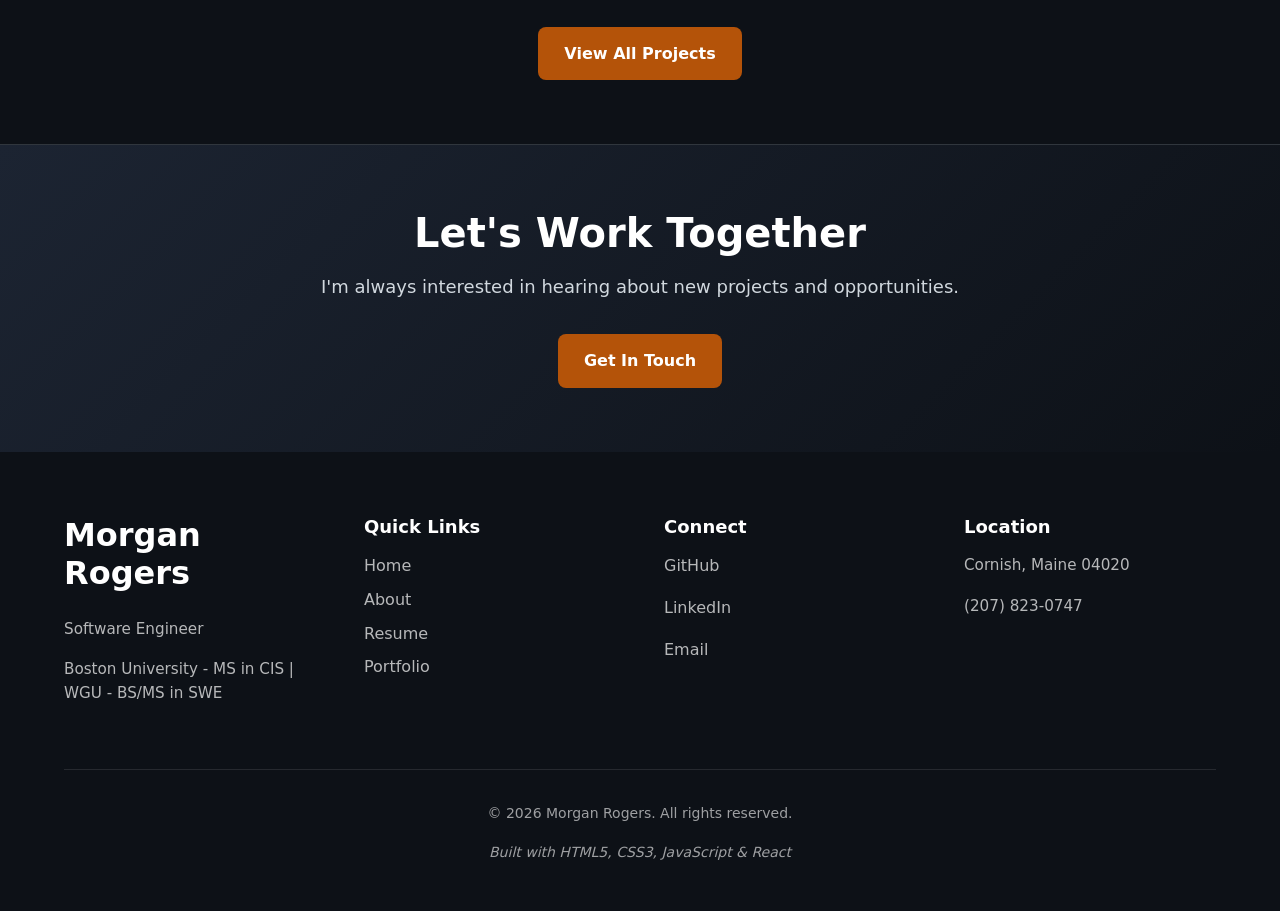
==== commit 5a82d910: "Changes to main page" ====
--- a/index.html
+++ b/index.html
@@ -3,10 +3,10 @@
 <head>
     <meta charset="UTF-8">
     <meta name="viewport" content="width=device-width, initial-scale=1.0">
-    <meta name="description" content="Morgan Rogers - Software Engineer specializing in Full-Stack Development, Backend Engineering, and Information Security">
-    <meta name="keywords" content="Morgan Rogers, Software Engineer, Web Developer, Portfolio">
+    <meta name="description" content="Morgan Rogers - Software Developer specializing in Full-Stack Development, Backend Engineering, and Web Application Development">
+    <meta name="keywords" content="Morgan Rogers, Software Developer, Web Developer, Portfolio">
     <meta name="author" content="Morgan Rogers">
-    <title>Morgan Rogers | Software Engineer</title>
+    <title>Morgan Rogers | Software Developer</title>
     <link rel="stylesheet" href="styles.css">
 </head>
 <body>
@@ -37,8 +37,8 @@
     <header class="hero">
         <div class="hero-content">
             <h1 class="hero-title">Hi, I'm <span class="highlight">Morgan Rogers</span></h1>
-            <p class="hero-subtitle">Software Engineer</p>
-            <p class="hero-description">Full-Stack Development, Backend Engineering, and Information Security</p>
+            <p class="hero-subtitle">Software Developer</p>
+            <p class="hero-description">Full-Stack Development, Backend Engineering, and Web Application Development</p>
             <div class="hero-buttons">
                 <a href="portfolio.html" class="btn btn-primary">View My Work</a>
                 <a href="contact.html" class="btn btn-secondary">Get In Touch</a>
@@ -64,10 +64,10 @@
                 <div class="about-content">
                     <h3>Software Engineer with a Passion for Technology</h3>
                     <p>
-                        I am a software engineer and ISC2 CC-certified professional with a foundation in
-                        full-stack development, backend engineering, and information security. Experienced
-                        building enterprise-grade applications with JavaScript/TypeScript, Python, React,
-                        Node.js, and MongoDB.
+                        I am a software developer and ISC2 CC-certified professional with a foundation in
+                        full-stack development, backend engineering, web application development, and
+                        information security. Experienced building enterprise-grade applications with
+                        JavaScript/TypeScript, Python, React, Node.js, and MongoDB.
                     </p>
                     <p>
                         With a background in production systems support and military information assurance,
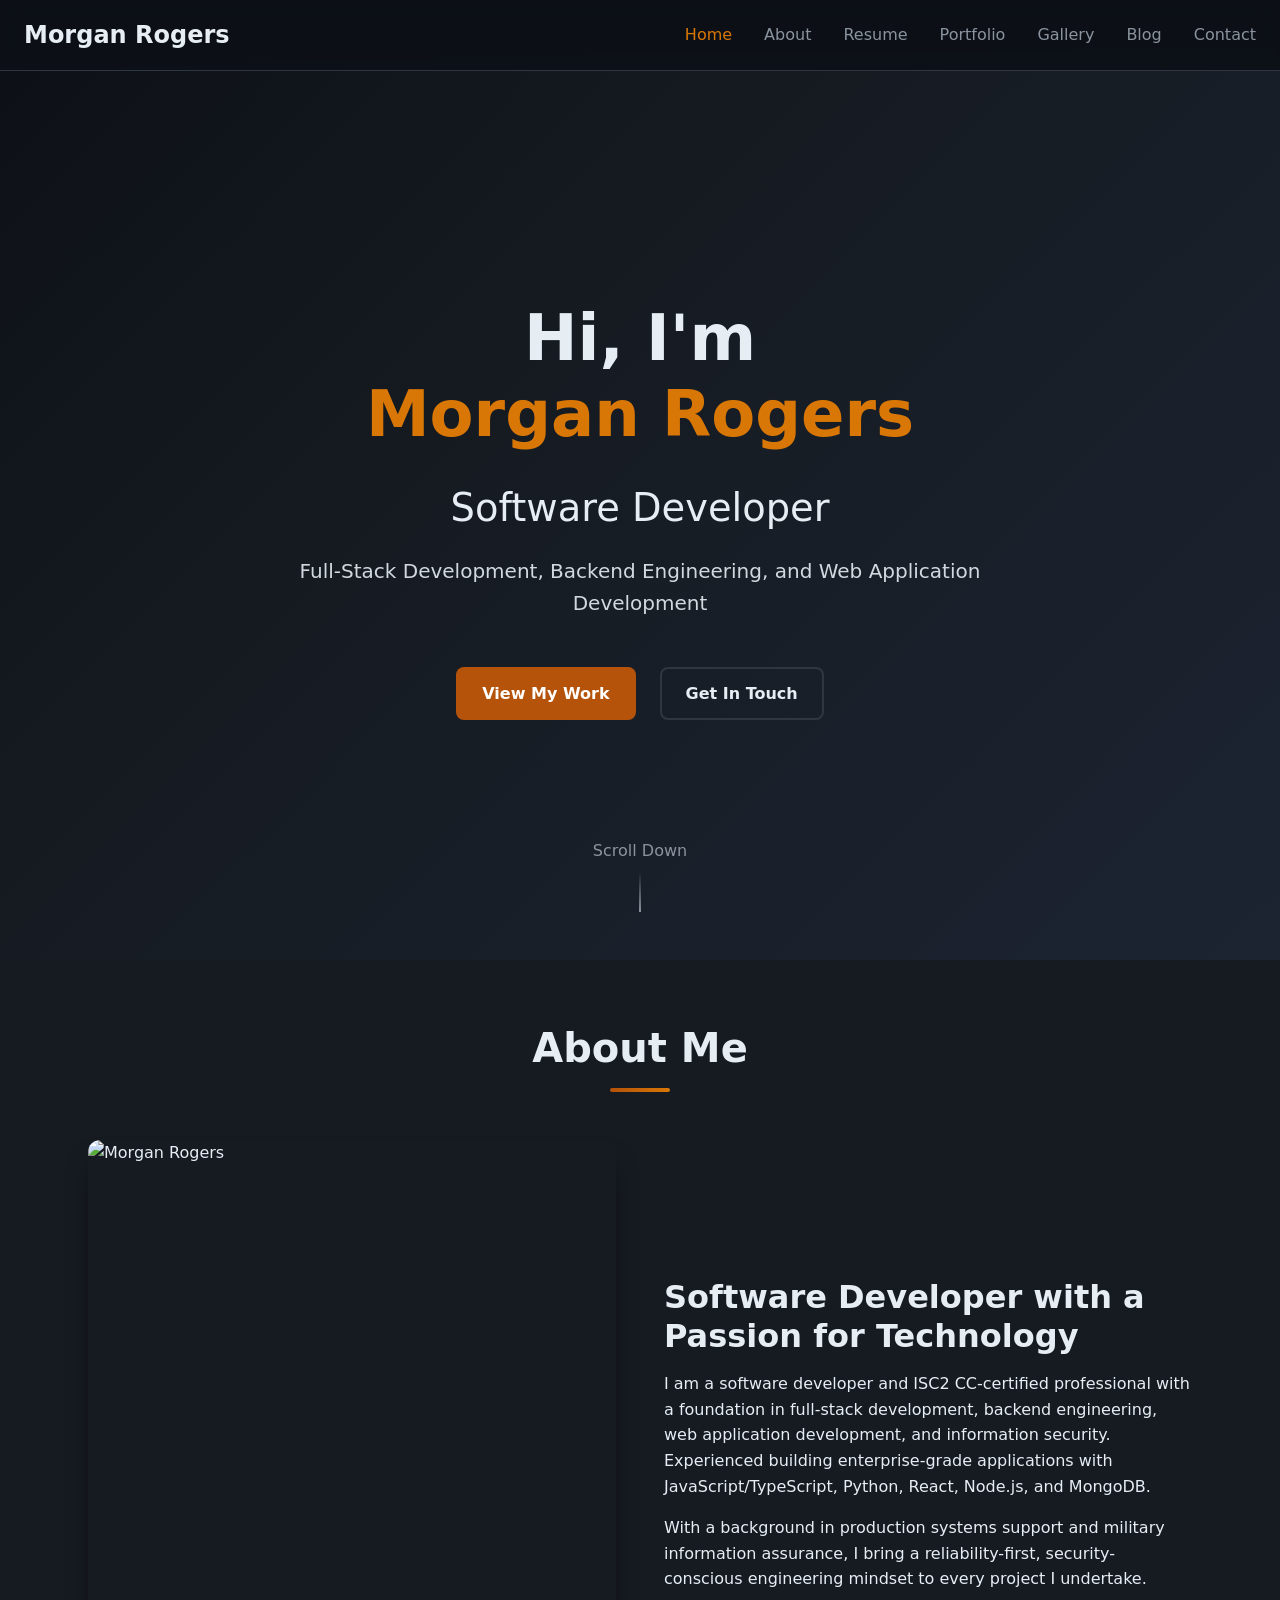
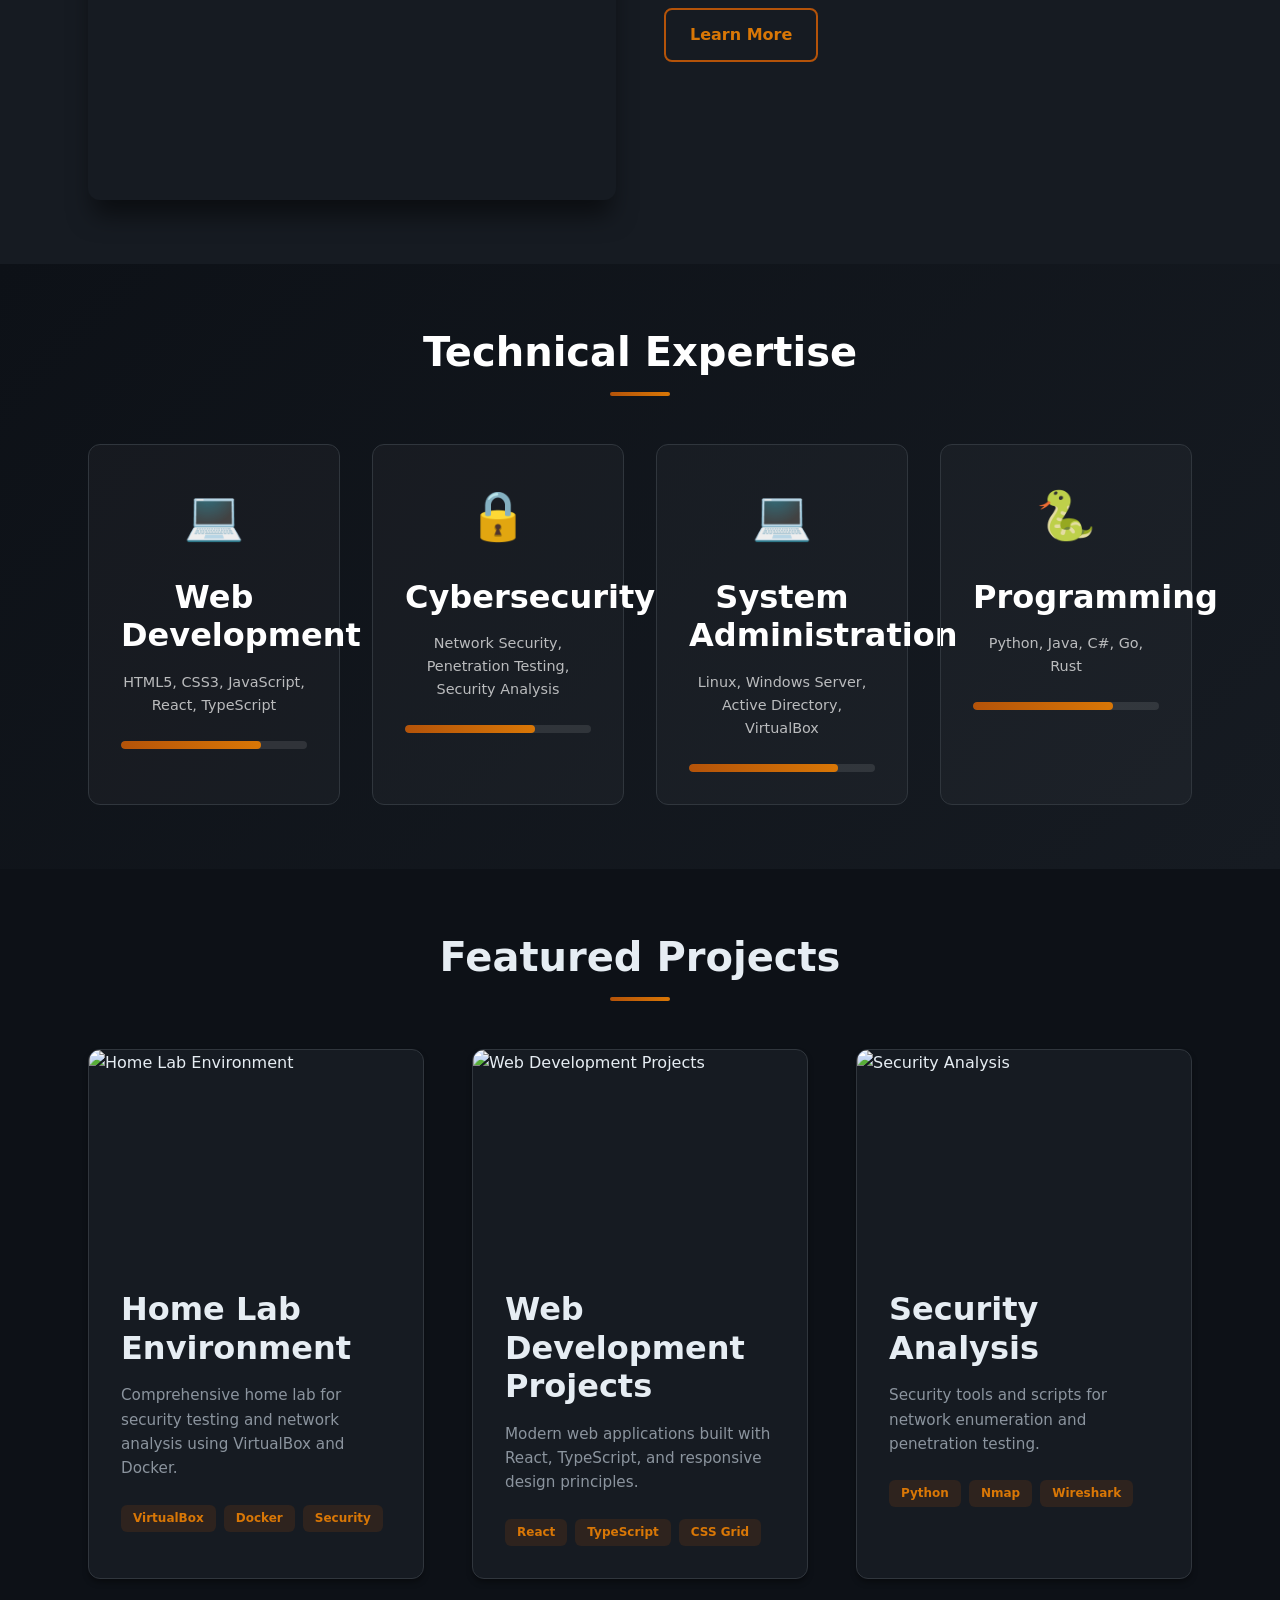
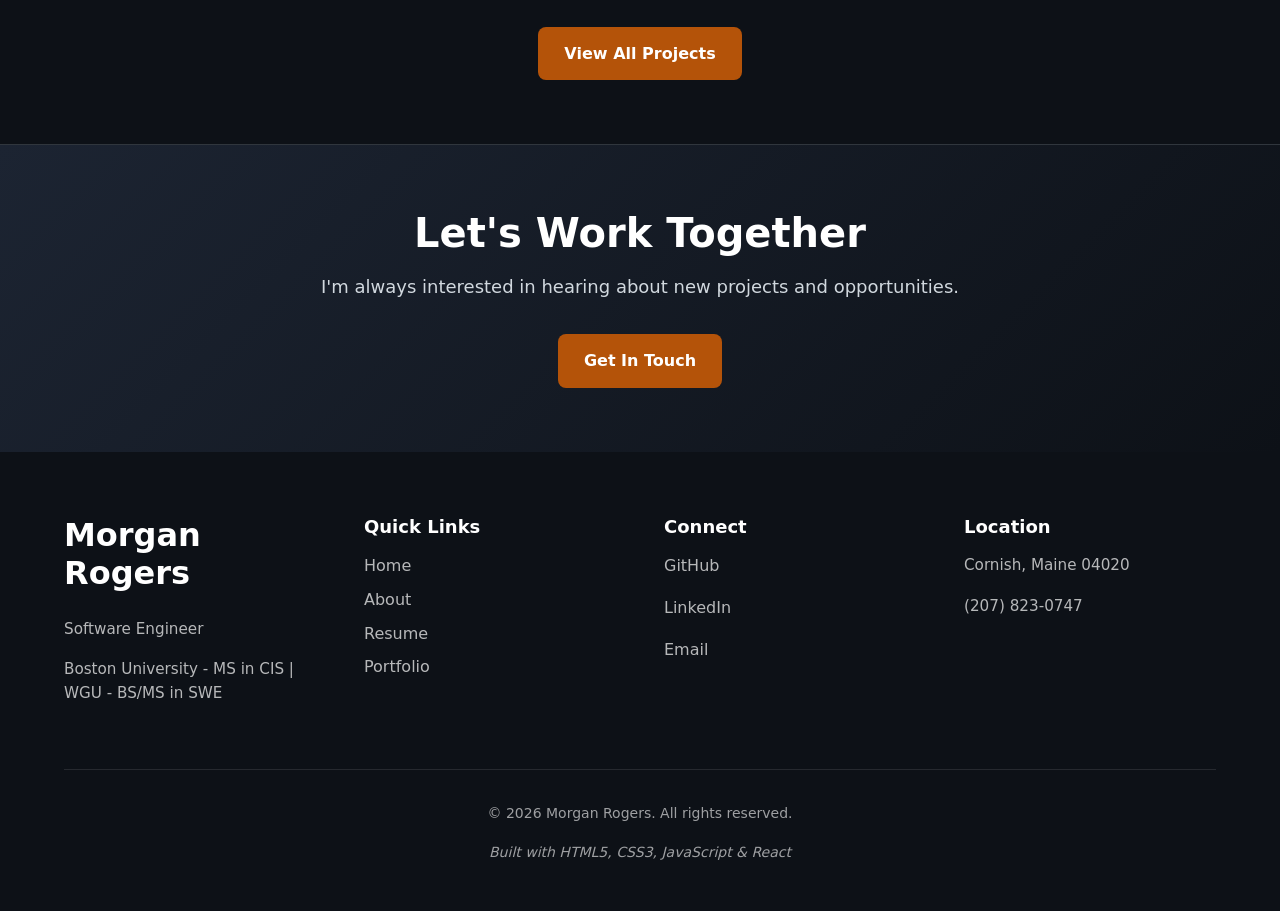
==== commit 4164e355: "More corrections" ====
--- a/index.html
+++ b/index.html
@@ -62,7 +62,7 @@
                     <img src="images/Profile.jpg" alt="Morgan Rogers" loading="lazy">
                 </div>
                 <div class="about-content">
-                    <h3>Software Engineer with a Passion for Technology</h3>
+                    <h3>Software Developer with a Passion for Technology</h3>
                     <p>
                         I am a software developer and ISC2 CC-certified professional with a foundation in
                         full-stack development, backend engineering, web application development, and
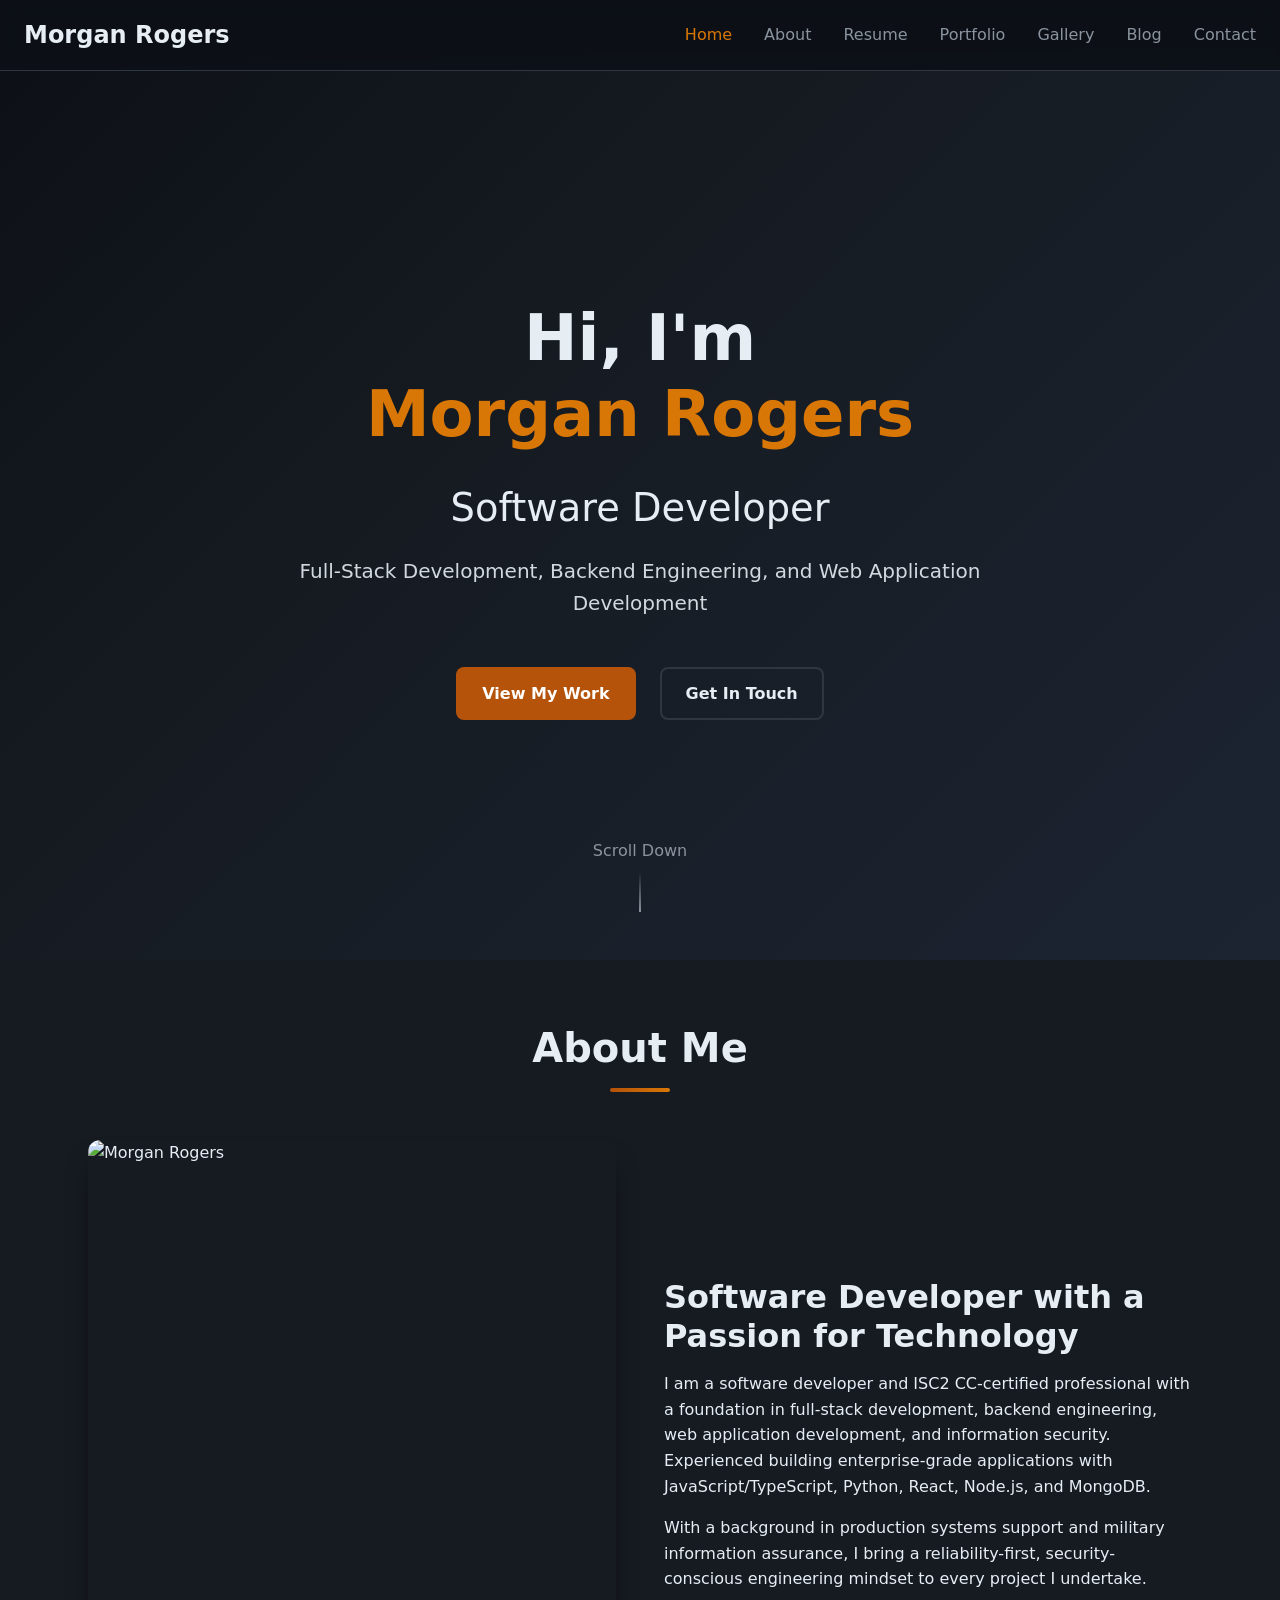
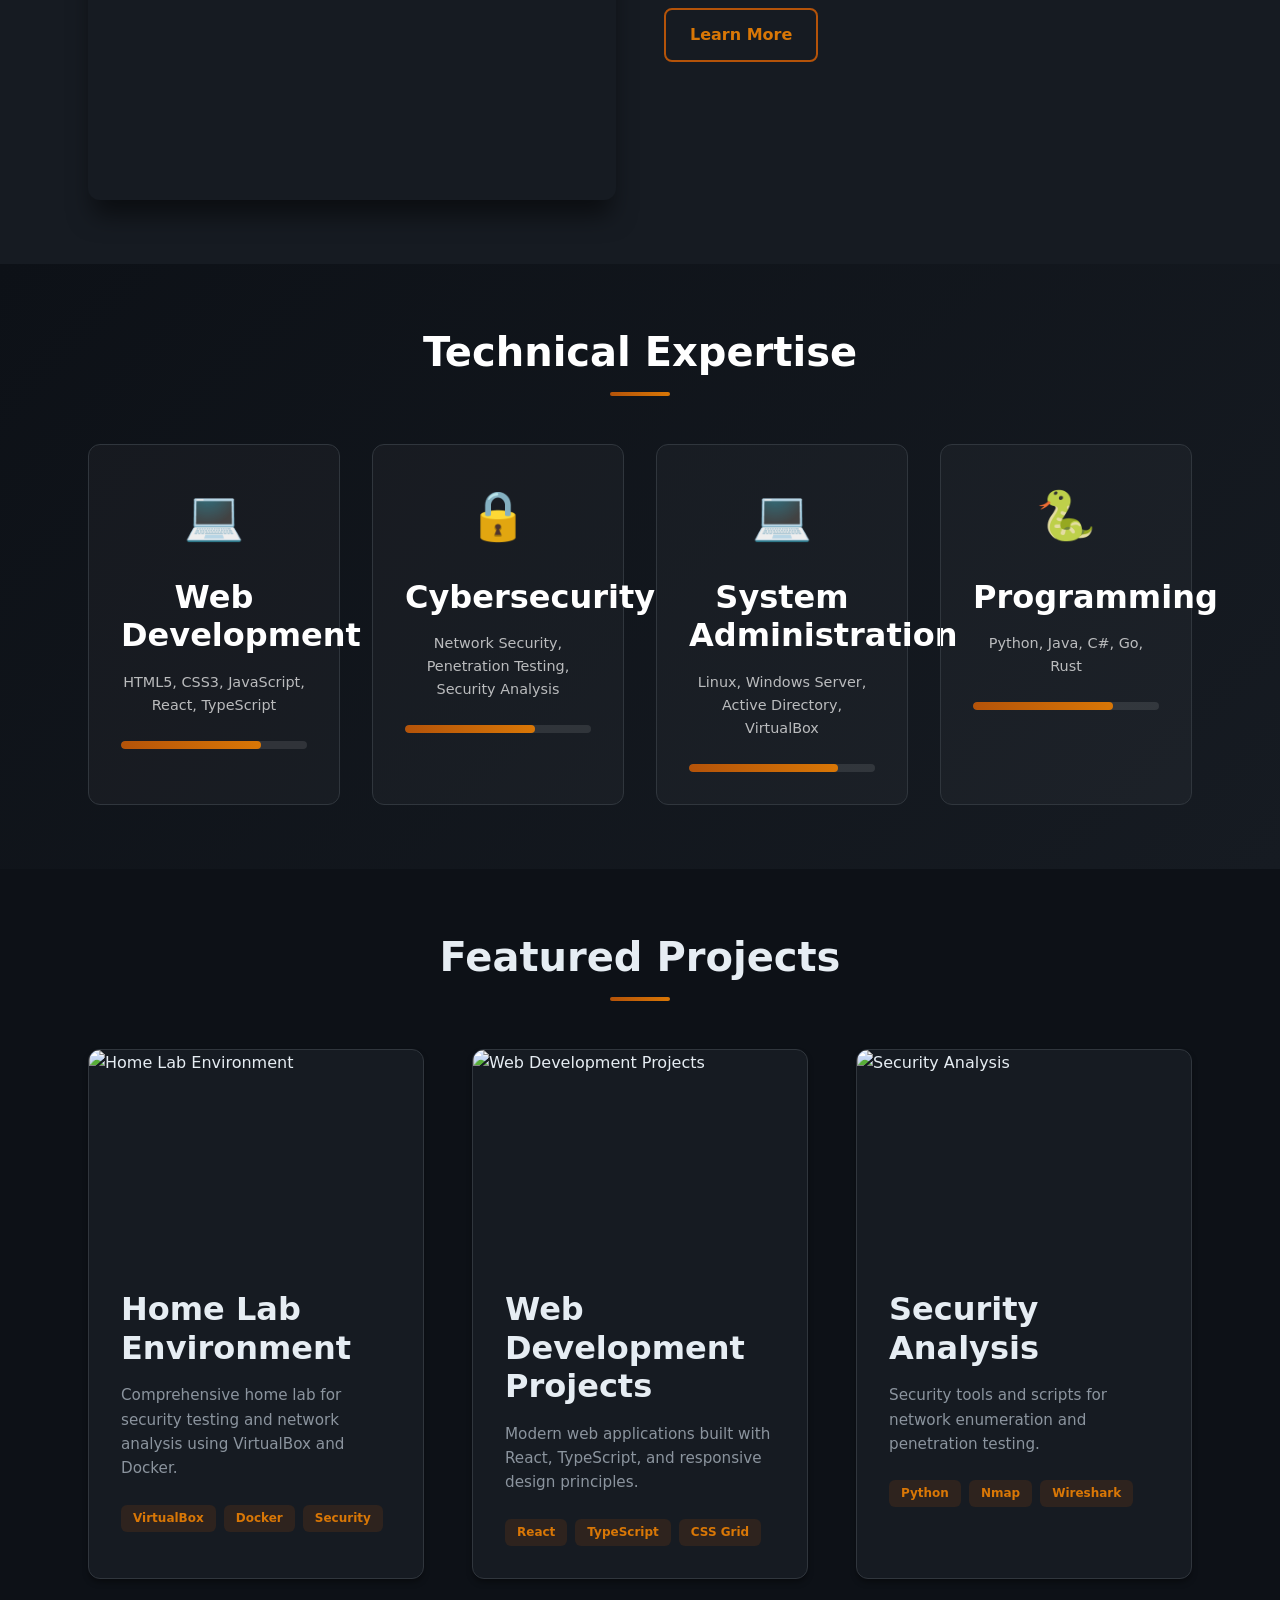
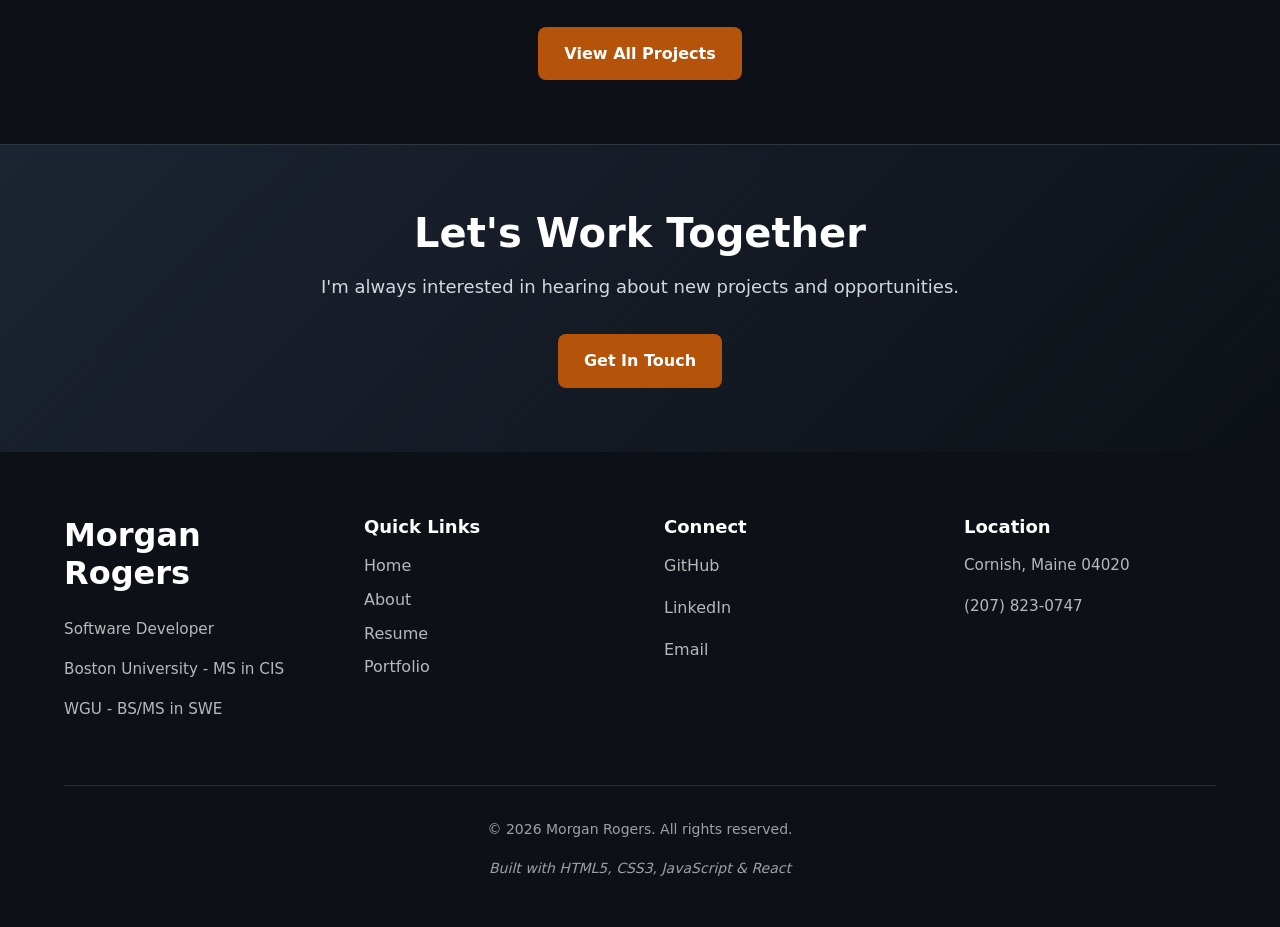
==== commit 32b309a1: "Corrections across the header/footer" ====
--- a/index.html
+++ b/index.html
@@ -196,8 +196,9 @@
             <div class="footer-content">
                 <div class="footer-section">
                     <h3>Morgan Rogers</h3>
-                    <p>Software Engineer</p>
-                    <p>Boston University - MS in CIS | WGU - BS/MS in SWE</p>
+                    <p>Software Developer</p>
+                    <p>Boston University - MS in CIS</p>
+                    <p>WGU - BS/MS in SWE</p>
                 </div>
                 <div class="footer-section">
                     <h4>Quick Links</h4>
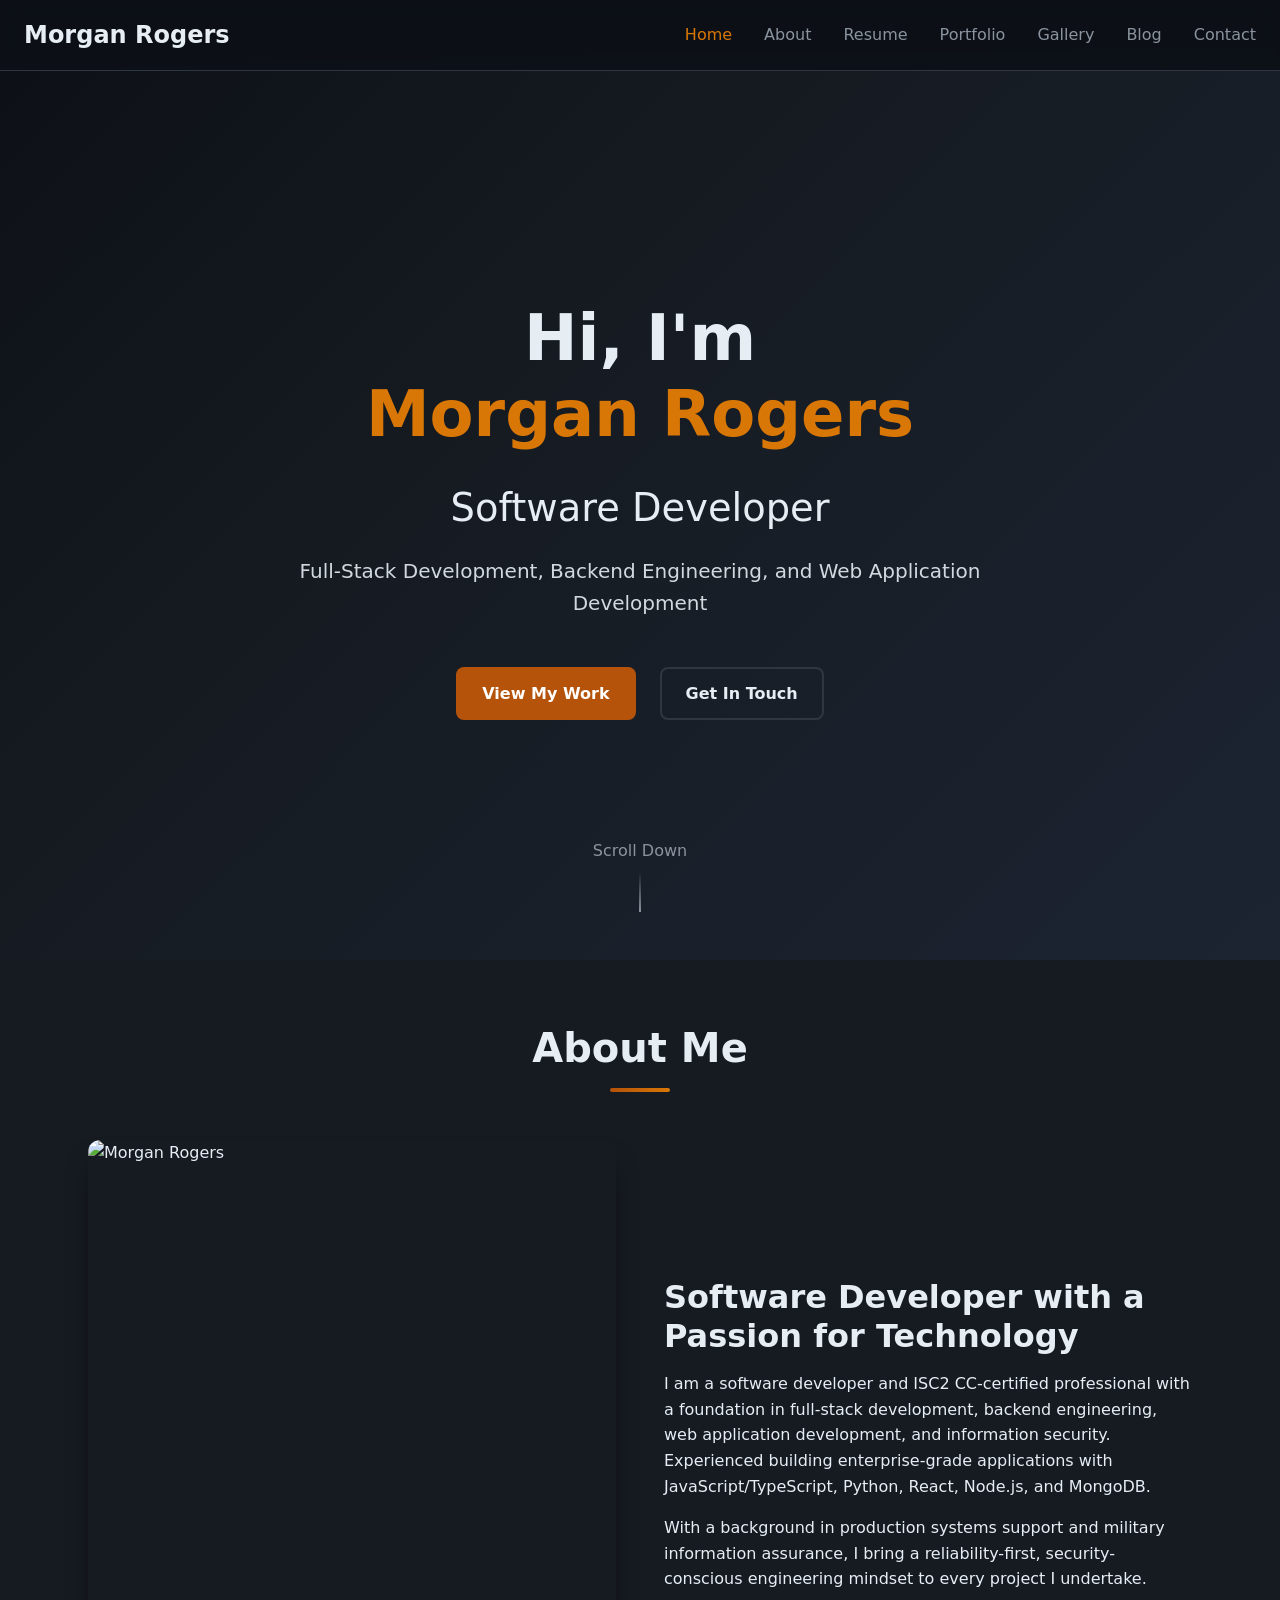
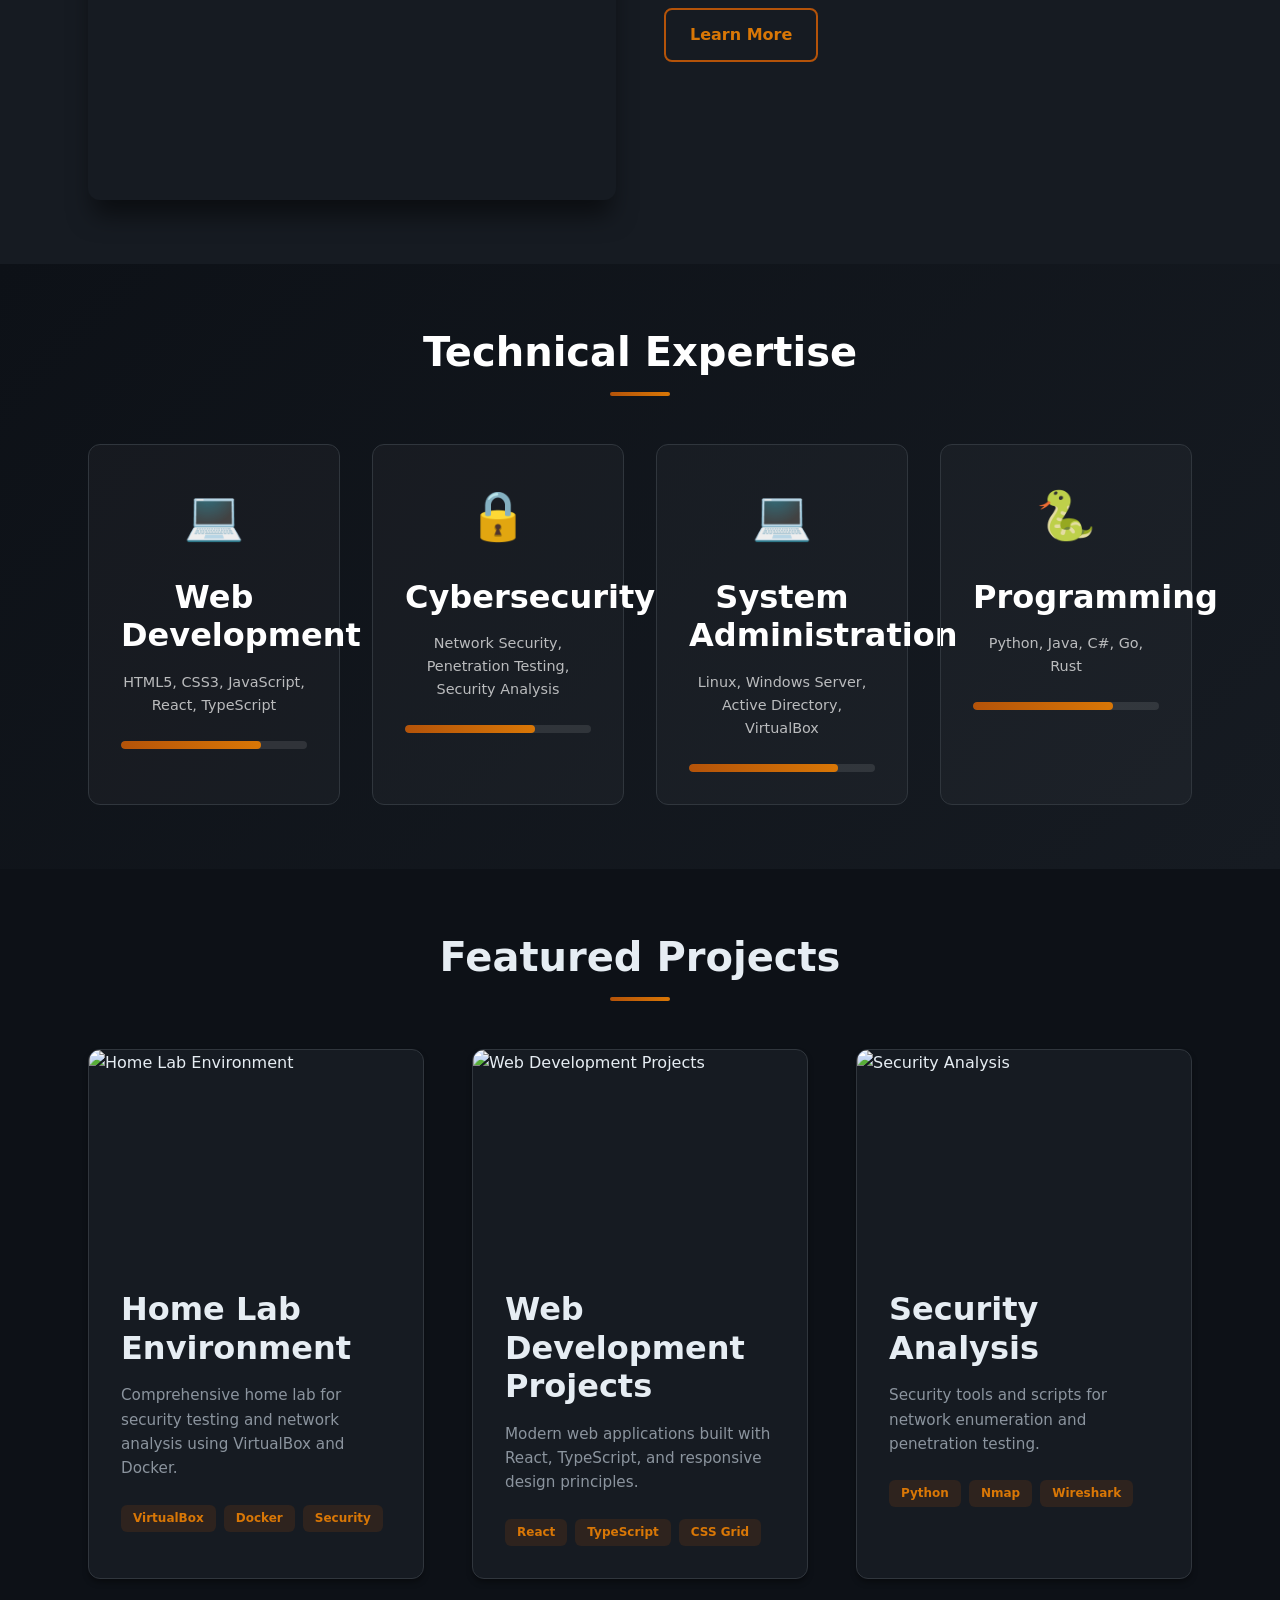
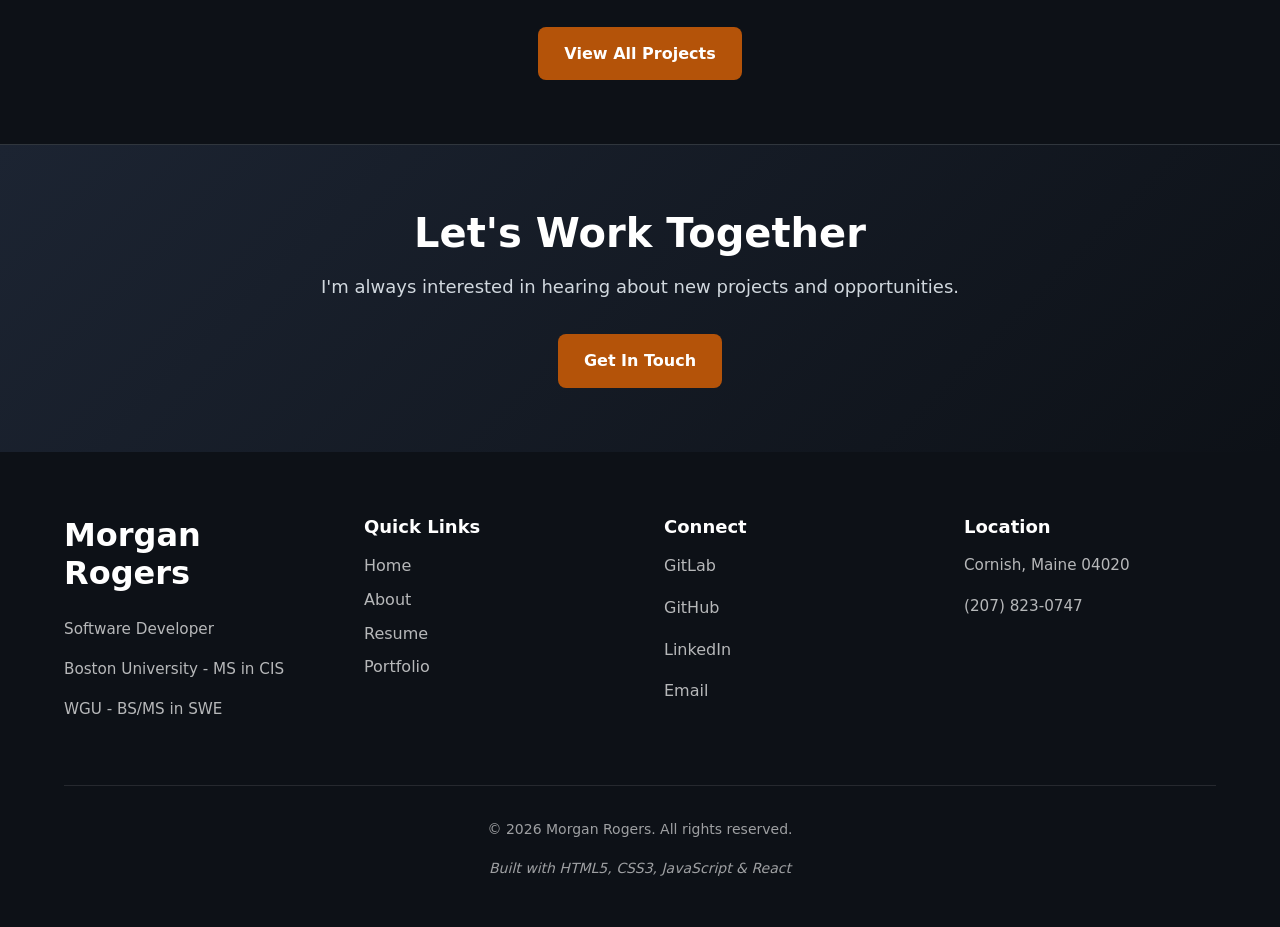
==== commit 7c960175: "Update contact info and GitLab repo" ====
--- a/index.html
+++ b/index.html
@@ -212,6 +212,7 @@
                 <div class="footer-section">
                     <h4>Connect</h4>
                     <ul class="social-links">
+                        <li><a href="https://gitlab.com/mroge153" target="_blank" rel="noopener">GitLab</a></li>
                         <li><a href="https://github.com/PromptNebula05" target="_blank" rel="noopener">GitHub</a></li>
                         <li><a href="https://www.linkedin.com/in/morgan-rogers-0042972b9/" target ="_blank" rel="noopener">LinkedIn</a></li>
                         <li><a href="mailto:mrgn.rogers@gmail.com">Email</a></li>
